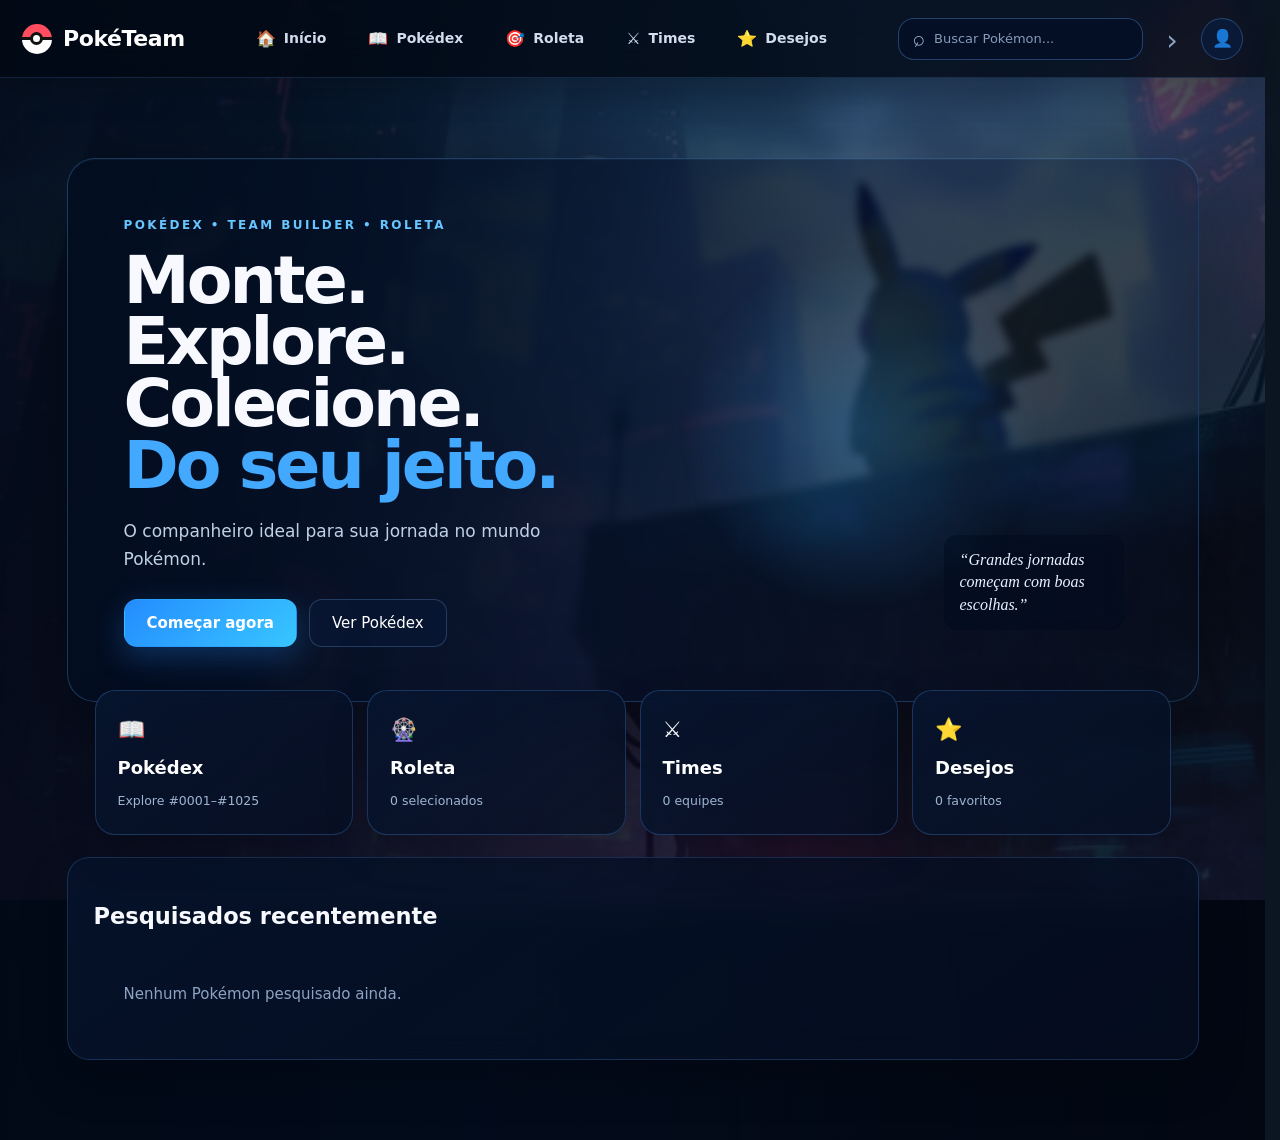
==== poketeam-v3.html @ 2aa2a374 "Create cache-busted PokéTeam entrypoint" ====
<!doctype html><html lang="pt-BR"><head><meta charset="utf-8"><meta name="viewport" content="width=device-width,initial-scale=1"><meta name="theme-color" content="#0b1020"><title>PokéTeam</title><link rel="stylesheet" href="styles-menu-v3.css"><style id="dex-scenic-style">
#pokedex .dex-scenic-banner{
  position:relative;
  min-height:260px;
  height:260px;
  padding:0!important;
  overflow:hidden;
  border-radius:22px;
  background:#173850!important;
  border:1px solid #2b5876;
  box-shadow:0 18px 40px rgba(7,31,48,.20);
}
#pokedex .dex-scenic-banner::before{display:none!important}
#pokedex .dex-user-banner{
  position:absolute!important;
  inset:0!important;
  width:100%!important;
  height:100%!important;
  object-fit:cover!important;
  object-position:center 57%!important;
  image-rendering:pixelated;
  filter:none!important;
  display:block!important;
}
@media(max-width:1000px){
  #pokedex .dex-scenic-banner{height:220px;min-height:220px}
}
@media(max-width:800px){
  #pokedex .dex-scenic-banner{height:190px;min-height:190px}
  #pokedex .dex-user-banner{object-position:center 57%!important}
}
</style><style id="roulette-scenic-style">
body[data-page="roulette"]{
  background-image:
    linear-gradient(rgba(18,8,42,.30),rgba(11,6,28,.42)),
    url("https://raw.githubusercontent.com/HarryLima007/poketeam-hl/main/roleta-banner.png?v=0f211af7")!important;
  background-size:cover!important;
  background-position:center top!important;
  background-repeat:no-repeat!important;
  background-attachment:fixed!important;
  background-color:#100822!important;
}
body[data-page="roulette"] #roulette{
  background:transparent!important;
}
body[data-page="roulette"] main{
  background:transparent!important;
}
@media(max-width:800px){
  body[data-page="roulette"]{
    background-position:center top!important;
    background-attachment:scroll!important;
  }
}
</style><style id="wishes-final-style">
html:has(body[data-page="wishes"]){background:#9e8ec4!important}
body[data-page="wishes"]{
  background:
    linear-gradient(rgba(224,214,242,.30),rgba(216,205,236,.42)),
    url("./desejos-background.png?v=660af8d2-final") center top/cover fixed no-repeat!important;
  background-color:#b6a7d4!important;
  color:#1c2450!important
}
#wishes{background:transparent!important;color:#1c2450!important}
#wishes .wishes-hero{position:sticky!important;top:92px!important;min-height:620px!important;padding:0!important;border-radius:30px!important;overflow:hidden!important;background:url("./desejos-wallpaper.png?v=c20ba3ca") center center/cover no-repeat!important;border:1px solid rgba(148,134,255,.38)!important;box-shadow:0 28px 70px rgba(41,36,104,.24)!important}
#wishes .wishes-hero>*{display:none!important}
@media(max-width:1000px){
  body[data-page="wishes"]{background-attachment:scroll!important}
  #wishes .wishes-hero{position:relative!important;top:auto!important;min-height:420px!important}
}
@media(max-width:680px){#wishes .wishes-hero{min-height:360px!important}}
</style><style id="menu-final-style">
.topbar{height:78px!important;padding:0!important;background:rgba(2,8,22,.96)!important;border-bottom:1px solid rgba(82,151,235,.20)!important;box-shadow:0 10px 34px rgba(0,0,0,.22)!important;backdrop-filter:blur(20px)!important;-webkit-backdrop-filter:blur(20px)!important}
.topbar-inner{width:min(1480px,calc(100% - 44px))!important;height:100%!important;margin:0 auto!important;display:grid!important;grid-template-columns:auto 1fr auto!important;align-items:center!important;gap:28px!important}
.topbar .brand{display:flex!important;align-items:center!important;gap:11px!important;padding:7px 0!important;color:#fff!important;font-size:22px!important;white-space:nowrap!important}
.topbar .brand b{display:block!important;color:#fff!important}
.topbar .brand .ball{width:30px!important;height:30px!important;flex:0 0 30px!important}
.topbar #nav{display:flex!important;align-items:center!important;justify-content:center!important;gap:8px!important;min-width:0!important}
.topbar #nav button{min-height:46px!important;padding:0 16px!important;display:flex!important;align-items:center!important;gap:8px!important;border:1px solid transparent!important;border-radius:15px!important;background:transparent!important;color:#d2dced!important;font-weight:760!important;font-size:14px!important;box-shadow:none!important;white-space:nowrap!important}
.topbar #nav button:hover{transform:translateY(-1px)!important;color:#fff!important;background:rgba(15,38,73,.66)!important;border-color:rgba(75,146,234,.28)!important}
.topbar #nav button.active{color:#fff!important;background:linear-gradient(135deg,rgba(17,62,105,.98),rgba(10,42,82,.98))!important;border-color:rgba(52,179,255,.72)!important;box-shadow:0 0 24px rgba(35,155,255,.14),inset 0 1px 0 rgba(255,255,255,.05)!important}
.topbar-tools{display:flex!important;align-items:center!important;gap:8px!important}
.global-search{width:245px!important;height:42px!important;display:flex!important;align-items:center!important;gap:9px!important;padding:0 13px!important;border:1px solid rgba(80,140,218,.40)!important;border-radius:16px!important;background:rgba(4,16,38,.86)!important;color:#9db1cc!important}
.global-search input{width:100%!important;min-width:0!important;padding:0!important;border:0!important;outline:0!important;background:transparent!important;color:#fff!important;font-size:13px!important}
.topbar-arrow,.profile-button{width:42px!important;height:42px!important;padding:0!important;display:grid!important;place-items:center!important;border-radius:50%!important;background:rgba(10,27,57,.86)!important;border:1px solid rgba(80,140,218,.38)!important;color:#dceaff!important}
.topbar-arrow{background:transparent!important;border-color:transparent!important;font-size:29px!important;color:#8ba2c2!important}
@media(max-width:1120px){.topbar-inner{width:calc(100% - 24px)!important;gap:12px!important}.topbar #nav{gap:3px!important}.topbar #nav button{padding:0 10px!important}.global-search{width:190px!important}}
@media(max-width:900px){.topbar{height:auto!important;min-height:68px!important}.topbar-inner{grid-template-columns:auto 1fr!important;gap:8px 12px!important;padding:10px 0!important}.topbar-tools{justify-self:end!important}.topbar #nav{grid-column:1/-1!important;grid-row:2!important;justify-content:flex-start!important;overflow-x:auto!important}.global-search{width:min(240px,38vw)!important}}
</style></head><body data-page="home">
<header class="topbar">
  <div class="topbar-inner">
    <button class="brand" data-page="home" aria-label="Início"><span class="ball"></span><b>PokéTeam</b></button>
    <nav id="nav" aria-label="Navegação principal">
      <button data-page="home"><span class="nav-icon">🏠</span><span>Início</span></button>
      <button data-page="pokedex"><span class="nav-icon">📖</span><span>Pokédex</span></button>
      <button data-page="roulette"><span class="nav-icon">🎯</span><span>Roleta</span></button>
      <button data-page="teams"><span class="nav-icon">⚔️</span><span>Times</span></button>
      <button data-page="wishes"><span class="nav-icon">⭐</span><span>Desejos</span></button>
    </nav>
    <div class="topbar-tools">
      <label class="global-search" aria-label="Buscar Pokémon"><span>⌕</span><input id="globalSearch" type="search" placeholder="Buscar Pokémon..." autocomplete="off"></label>
      <button id="globalSearchGo" class="topbar-arrow" aria-label="Buscar">›</button>
      <button id="profileButton" class="profile-button" aria-label="Perfil"><span>👤</span></button>
    </div>
  </div>
</header>
<main>
<section id="home" class="page active"><div class="hero home-hero"><div class="hero-copy"><span class="eyebrow">POKÉDEX • TEAM BUILDER • ROLETA</span><h1>Monte.<br>Explore.<br>Colecione.<br><em>Do seu jeito.</em></h1><p>O companheiro ideal para sua jornada no mundo Pokémon.</p><div class="hero-actions"><button class="primary" data-page="pokedex">Começar agora</button><button data-page="pokedex">Ver Pokédex</button></div></div><div class="hero-art"><div class="hero-glow"></div><img src="https://raw.githubusercontent.com/PokeAPI/sprites/master/sprites/pokemon/other/official-artwork/448.png" alt=""><blockquote>“Grandes jornadas começam com boas escolhas.”</blockquote></div></div>
<div class="quick-grid"><button data-page="pokedex"><b>📖</b><span>Pokédex</span><small>Explore #0001–#1025</small></button><button data-page="roulette"><b>🎡</b><span>Roleta</span><small><i id="homeRoulette">0</i> selecionados</small></button><button data-page="teams"><b>⚔️</b><span>Times</span><small><i id="homeTeams">0</i> equipes</small></button><button data-page="wishes"><b>⭐</b><span>Desejos</span><small><i id="homeFavs">0</i> favoritos</small></button></div>
<div class="panel"><div class="section-title"><h2>Pesquisados recentemente</h2></div><div id="recentList" class="mini-list empty-state">Nenhum Pokémon pesquisado ainda.</div></div></section>

<section id="pokedex" class="page"><div class="pokedex-shell"><aside class="pokedex-side"><div class="side-brand">📖</div><span class="eyebrow">NATIONAL DEX</span><h1>Pokédex</h1><p>Explore espécies, regiões e categorias em um catálogo organizado.</p><div class="side-search"><input id="dexSearch" type="search" placeholder="Buscar Pokémon..."><select id="regionFilter"></select></div><div id="categoryFilters" class="chips vertical-chips"></div><button id="dexShinyToggle" class="dex-shiny-toggle" type="button" aria-pressed="false"><span>✨</span><b>Pokédex Shiny</b><em>OFF</em></button><div class="status" id="loadStatus">Preparando Pokédex…</div></aside><main class="pokedex-content"><div class="content-banner dex-scenic-banner" aria-label="Pikachu em uma paisagem de montanhas"><img class="dex-user-banner" src="pokedex-banner.png?v=75ec05cf" alt="Pikachu observando uma paisagem de montanhas e lago"></div><div id="dexMessage" class="notice hidden"></div><div id="dexResults"></div></main></div></section>

<section id="wishes" class="page"><div class="wishes-shell"><div class="wishes-hero" aria-label="Desejos"></div><div class="wishes-gallery"><div class="gallery-toolbar"><div><span class="eyebrow">FAVORITOS</span><h2>Sua coleção</h2></div><div class="gallery-actions"><input id="favSearch" type="search" placeholder="Buscar nos favoritos"><button id="clearFavs" class="danger">Limpar favoritos</button></div></div><div id="favResults" class="card-grid"></div></div></div></section>

<section id="teams" class="page"><div class="teams-shell"><aside class="teams-side"><span class="eyebrow">TEAM BUILDER</span><h1>Times</h1><p>Monte composições equilibradas e acompanhe a sinergia elemental.</p><button id="newTeam" class="primary">+ Criar equipe</button><div class="teams-side-label">SUAS EQUIPES</div><div id="teamTabs" class="chips vertical-chips"></div><img class="teams-mascot" src="https://raw.githubusercontent.com/PokeAPI/sprites/master/sprites/pokemon/other/official-artwork/493.png" alt=""></aside><main class="teams-workspace"><div class="workspace-head"><div><span class="eyebrow">ESTRATÉGIA</span><h2>Construa sua composição</h2></div><div class="workspace-mark">⚔️</div></div><div id="teamArea"></div></main></div></section>

<section id="roulette" class="page">
  <div class="roulette-stage-head"><div><span class="eyebrow">1/N • CHANCES IGUAIS</span><h1>Roleta Pokémon</h1><p>Escolha suas variantes, monte a seleção e deixe a roda decidir.</p></div><button id="clearRoulette" class="danger">Limpar seleção</button></div>
  <div class="roulette-controls panel">
    <div class="toolbar roulette-toolbar">
      <input id="rouletteSearch" type="search" placeholder="🔎 Buscar por nome ou número (Pikachu, 25, 025)">
      <select id="rouletteRegion"></select>
      <select id="rouletteType"><option value="all">Todos os tipos</option></select>
    </div>
    <div id="rouletteCategories" class="chips roulette-categories"></div>
    <p class="roulette-help">Cada variante conta como uma opção separada. O mesmo Pokémon pode participar como Normal, Normal 100% IV, Shiny e Shiny 100% IV.</p>
  </div>
  <div class="roulette-layout">
    <div class="wheel-panel panel">
      <div class="pointer">▼</div>
      <canvas id="wheel" width="620" height="620"></canvas>
      <button id="spin" class="spin primary">GIRAR ROLETA</button>
      <p id="probabilityText">Selecione Pokémon para começar.</p>
      <div id="rouletteSummary" class="roulette-summary"></div>
      <div id="spinResult"></div>
    </div>
    <div class="picker panel roulette-catalog">
      <div class="catalog-head">
        <div><span class="eyebrow">CATÁLOGO DA ROLETA</span><h2>Escolha os participantes</h2><p>Defina as variantes e adicione Pokémon com um clique.</p></div>
        <b id="rouletteCount" class="catalog-count">0 opções selecionadas</b>
      </div>
      <div class="variant-toolbar" aria-label="Variantes para adicionar">
        <span>VARIANTES ATIVAS</span>
        <label class="variant-filter"><input id="variantNormal" type="checkbox" checked> Normal</label>
        <label class="variant-filter iv"><input id="variantNormal100" type="checkbox"> 💯 100% IV</label>
        <label class="variant-filter shiny"><input id="variantShiny" type="checkbox"> ✨ Shiny</label>
        <label class="variant-filter shiny100"><input id="variantShiny100" type="checkbox"> ✨💯 Shiny 100%</label>
      </div>
      <div class="catalog-actions">
        <button id="addVisibleVariants" class="primary">+ Adicionar exibidos</button>
        <button id="removeVisible">Remover exibidos</button>
        <span class="catalog-hint">Clique em um card para adicionar/remover as variantes ativas.</span>
      </div>
      <div id="roulettePicker"></div>
    </div>
  </div>
</section>
</main>
<div id="modal" class="modal hidden" role="dialog" aria-modal="true"><div class="modal-card"><button id="closeModal" class="modal-close">×</button><div id="modalContent"></div></div></div>
<div id="teamChooser" class="modal hidden" role="dialog" aria-modal="true"><div class="modal-card team-chooser-card"><button id="closeTeamChooser" class="modal-close">×</button><div id="teamChooserContent"></div></div></div>
<div id="siteDialog" class="modal hidden" role="dialog" aria-modal="true" aria-labelledby="siteDialogTitle"><div class="modal-card site-dialog-card"><div id="siteDialogIcon" class="site-dialog-icon">⚠️</div><div><span class="eyebrow">POKÉTEAM</span><h2 id="siteDialogTitle">Confirmar ação</h2><p id="siteDialogMessage"></p></div><div class="site-dialog-actions"><button id="siteDialogCancel">Cancelar</button><button id="siteDialogConfirm" class="primary">Confirmar</button></div></div></div>
<div id="toast" class="toast"></div><script src="app-menu-v3.js"></script></body></html>
---- styles-menu-v3.css ----
:root{--bg:#080d18;--surface:#111827;--surface2:#172033;--line:#27334b;--text:#f5f7fb;--muted:#9aa7bd;--red:#ff4d5f;--yellow:#ffd54a;--blue:#5ca8ff;--radius:22px}*{box-sizing:border-box}html{scroll-behavior:auto;scrollbar-gutter:stable}body{margin:0;background:radial-gradient(circle at 80% 0,#16233e 0,transparent 30%),var(--bg);color:var(--text);font:15px/1.5 Inter,ui-sans-serif,system-ui,-apple-system,Segoe UI,sans-serif}.topbar{position:sticky;top:0;z-index:50;height:72px;display:flex;align-items:center;justify-content:space-between;padding:0 max(20px,calc((100vw - 1400px)/2));background:rgba(8,13,24,.84);backdrop-filter:blur(18px);border-bottom:1px solid rgba(255,255,255,.06)}button,input,select{font:inherit}.brand{display:flex;align-items:center;gap:10px;background:none!important;border:0!important;color:white!important;font-size:20px!important}.ball{width:28px;height:28px;border-radius:50%;display:inline-block;background:linear-gradient(#ff4d5f 0 45%,#111 45% 55%,#fff 55%);position:relative}.ball:after{content:"";position:absolute;width:7px;height:7px;border:3px solid #111;background:white;border-radius:50%;left:8px;top:8px}nav{display:flex;gap:6px}button{cursor:pointer;border:1px solid var(--line);border-radius:12px;background:var(--surface2);color:var(--text);padding:10px 14px;transition:.2s}button:hover{transform:translateY(-1px);border-color:#50617f}.primary{background:linear-gradient(135deg,#ff4d5f,#ff765d);border:0;font-weight:800}.danger{color:#ff8894}.page{display:none;max-width:1400px;margin:auto;padding:38px 24px 80px}.page.active{display:block}.hero{min-height:430px;display:grid;grid-template-columns:1.15fr .85fr;align-items:center;border:1px solid var(--line);border-radius:32px;padding:50px;background:linear-gradient(135deg,#111b30,#0d1424);overflow:hidden}.hero h1,.page-head h1{font-size:clamp(40px,6vw,76px);line-height:.96;margin:10px 0 18px;letter-spacing:-3px}.hero h1 em{color:var(--yellow);font-style:normal}.hero p{font-size:18px;color:var(--muted)}.eyebrow{color:#8ebfff;font-weight:900;letter-spacing:2px;font-size:12px}.hero-actions{display:flex;gap:10px;margin-top:28px}.hero-orb{display:grid;place-items:center}.pokeball-big{width:280px;height:280px;border-radius:50%;background:linear-gradient(#ff4d5f 0 46%,#0b0f18 46% 54%,#f6f7fb 54%);box-shadow:0 30px 80px #0008;position:relative;transform:rotate(-10deg)}.pokeball-big span{position:absolute;width:74px;height:74px;background:white;border:16px solid #0b0f18;border-radius:50%;left:103px;top:103px}.quick-grid{display:grid;grid-template-columns:repeat(4,1fr);gap:14px;margin:18px 0}.quick-grid button{text-align:left;padding:22px;background:var(--surface)}.quick-grid b{font-size:28px;display:block}.quick-grid span{font-size:18px;font-weight:800;display:block;margin:8px 0}.quick-grid small,.muted{color:var(--muted)}.quick-grid i{font-style:normal}.panel{background:rgba(17,24,39,.85);border:1px solid var(--line);border-radius:var(--radius);padding:20px}.section-title,.page-head{display:flex;align-items:center;justify-content:space-between;gap:16px}.page-head{margin-bottom:24px}.page-head h1{font-size:48px;margin:6px 0}.status{color:var(--muted)}.toolbar{display:flex;gap:10px;margin-bottom:14px}.toolbar input{flex:1}.toolbar input,.toolbar select{background:var(--surface);border:1px solid var(--line);border-radius:14px;color:white;padding:13px 15px;outline:none}.toolbar input:focus{border-color:var(--blue)}.chips{display:flex;gap:8px;flex-wrap:wrap;margin:12px 0 24px}.chips button.active{background:#fff;color:#0c1220;border-color:#fff}.region-section{margin:30px 0}.region-title{display:flex;align-items:end;gap:12px;margin:0 0 12px}.region-title h2{margin:0;font-size:26px}.region-title span{color:var(--muted)}.card-grid{display:grid;grid-template-columns:repeat(auto-fill,minmax(180px,1fr));gap:12px}.poke-card{position:relative;background:linear-gradient(160deg,#151f32,#0e1524);border:1px solid var(--line);border-radius:20px;padding:14px;overflow:hidden;min-height:235px;cursor:pointer}.poke-card:hover{transform:translateY(-3px);border-color:#536783}.poke-card img{width:100%;height:130px;object-fit:contain;filter:drop-shadow(0 10px 12px #0007)}.poke-card .num{color:#7f8da6;font-weight:800}.poke-card h3{margin:3px 0 8px;text-transform:capitalize;font-size:17px}.types{display:flex;gap:5px;flex-wrap:wrap}.type{font-size:11px;font-weight:900;text-transform:uppercase;padding:4px 8px;border-radius:999px;background:#40506a}.card-actions{position:absolute;right:9px;top:9px;display:flex;gap:5px}.card-actions button{padding:7px;background:#0b1120cc}.fav.on{color:#ffd54a}.notice{padding:14px;border:1px solid #7b6630;background:#2b2514;border-radius:14px;margin:12px 0}.hidden{display:none!important}.empty-state{color:var(--muted);padding:30px;text-align:center}.mini-list{display:flex;gap:10px;flex-wrap:wrap}.mini-poke{display:flex;align-items:center;gap:8px;background:var(--surface2);padding:8px 12px;border-radius:12px}.mini-poke img{width:42px;height:42px;object-fit:contain}.team-card{background:var(--surface);border:1px solid var(--line);border-radius:24px;padding:20px}.team-head{display:flex;justify-content:space-between;align-items:center;gap:12px;margin-bottom:16px}.team-head h2{margin:0}.team-slots{display:grid;grid-template-columns:repeat(6,1fr);gap:10px}.slot{min-height:190px;border:1px dashed #3a4964;border-radius:18px;display:grid;place-items:center;text-align:center;padding:10px;color:var(--muted)}.slot.filled{border-style:solid;background:#141e31;color:white}.slot img{width:100%;height:105px;object-fit:contain}.slot h4{margin:4px 0;text-transform:capitalize}.roulette-layout{display:grid;grid-template-columns:minmax(360px,.8fr) minmax(420px,1.2fr);gap:18px}.wheel-panel{text-align:center;position:relative}.wheel-panel canvas{width:min(100%,620px);height:auto;display:block;margin:auto;transition:transform 4.5s cubic-bezier(.12,.72,.12,1)}.pointer{font-size:34px;color:var(--yellow);height:24px;position:relative;z-index:2}.spin{font-size:18px;padding:14px 30px;margin-top:12px}.picker{max-height:820px;overflow:auto}.picker-actions{display:flex;align-items:center;gap:8px;position:sticky;top:-20px;background:var(--surface);padding:10px 0;z-index:3}.picker-actions b{margin-left:auto}.picker-row{display:flex;align-items:center;gap:10px;padding:7px 8px;border-bottom:1px solid #202b40}.picker-row img{width:46px;height:46px;object-fit:contain}.picker-row label{display:flex;align-items:center;gap:8px;flex:1;text-transform:capitalize;cursor:pointer}.result-box{margin-top:14px;padding:14px;border-radius:18px;background:#18243a}.result-box img{width:120px;height:120px;object-fit:contain}.modal{position:fixed;inset:0;background:#02050bd9;z-index:100;display:grid;place-items:center;padding:20px}.modal-card{position:relative;width:min(760px,100%);max-height:90vh;overflow:auto;background:#111827;border:1px solid var(--line);border-radius:28px;padding:28px}.modal-close{position:absolute;right:15px;top:15px;font-size:24px;z-index:2}.detail-top{display:grid;grid-template-columns:240px 1fr;gap:24px;align-items:center}.detail-top>img{width:100%;height:240px;object-fit:contain}.detail-top h2{text-transform:capitalize;font-size:36px;margin:4px 0}.detail-actions{display:flex;gap:8px;margin-top:16px;flex-wrap:wrap}.evo{display:flex;align-items:center;gap:8px;flex-wrap:wrap;margin-top:12px}.evo button{width:110px}.evo img{width:70px;height:70px;object-fit:contain;display:block;margin:auto}.toast{position:fixed;right:20px;bottom:20px;background:#f5f7fb;color:#101624;padding:12px 16px;border-radius:12px;font-weight:800;opacity:0;transform:translateY(10px);transition:.2s;z-index:200}.toast.show{opacity:1;transform:none}
.type.grass{background:#4c9b5f}.type.fire{background:#e75d47}.type.water{background:#4d83cf}.type.electric{background:#d7b630;color:#171717}.type.psychic{background:#d85d91}.type.ice{background:#68b9c3}.type.dragon{background:#5e55b8}.type.dark{background:#4c4655}.type.fairy{background:#d77fb5}.type.normal{background:#858b91}.type.fighting{background:#b44a42}.type.flying{background:#738fc5}.type.poison{background:#9651a5}.type.ground{background:#b98555}.type.rock{background:#9e8b58}.type.bug{background:#7f9a35}.type.ghost{background:#5e5d99}.type.steel{background:#6f8c9b}
@media(max-width:800px){.topbar{height:auto;padding:10px 12px;align-items:flex-start}.brand b{display:none}nav{overflow:auto;width:100%;justify-content:flex-end}nav button{white-space:nowrap;padding:8px 10px}.page{padding:24px 14px 90px}.hero{grid-template-columns:1fr;padding:28px;min-height:0}.hero-orb{display:none}.quick-grid{grid-template-columns:1fr 1fr}.page-head h1{font-size:38px}.toolbar{flex-direction:column}.card-grid{grid-template-columns:repeat(2,minmax(0,1fr));gap:8px}.poke-card{min-height:205px;padding:10px}.poke-card img{height:105px}.roulette-layout{grid-template-columns:1fr}.team-slots{grid-template-columns:repeat(2,1fr)}.detail-top{grid-template-columns:1fr;text-align:center}.detail-top>img{height:200px}.page-head{align-items:flex-end}.page-head .status{display:none}}

.team-analysis{margin-top:18px;padding:18px;border:1px solid var(--line);border-radius:20px;background:#0f1728}
.analysis-head{display:flex;align-items:center;justify-content:space-between;gap:12px;margin-bottom:10px}
.analysis-head h3{margin:3px 0 0;font-size:22px}
.analysis-count{font-weight:800;color:#c7d2e8;background:#172033;border:1px solid #2a3852;padding:7px 10px;border-radius:999px;white-space:nowrap}
.analysis-section{padding:12px 0;border-top:1px solid #1f2b40}
.analysis-section h4{margin:0 0 9px;font-size:14px;color:#dce5f5}
.analysis-pills{display:flex;gap:8px;flex-wrap:wrap}
.analysis-pill{display:inline-flex;align-items:center;gap:7px;padding:5px 8px 5px 5px;border-radius:12px;border:1px solid #2a3852;background:#141f33}
.analysis-pill .type{font-size:11px;padding:5px 7px;border-radius:8px;text-transform:none}
.analysis-pill b{font-size:12px}
.analysis-pill.weak{border-color:#663a43;background:#25161b}
.analysis-pill.immune{border-color:#445b86;background:#151d31}
.analysis-pill.resist{border-color:#355d4b;background:#14231d}
.analysis-note{margin:12px 0 0;color:var(--muted);font-size:12px;line-height:1.45}
.empty-analysis{text-align:left}

.balance-card{display:grid;grid-template-columns:auto 1fr;gap:10px 16px;align-items:center;margin:10px 0 14px;padding:14px;border:1px solid #2b3a56;border-radius:16px;background:#121d31}
.balance-card>div:first-child{display:flex;flex-direction:column;min-width:120px}
.balance-card strong{font-size:30px;line-height:1;margin:4px 0}
.balance-card small{color:#c9d5e8;font-weight:800}
.balance-bar{height:12px;border-radius:999px;background:#202c43;overflow:hidden}
.balance-bar span{display:block;height:100%;background:linear-gradient(90deg,#ff6b6b,#ffd34d,#58c878);border-radius:inherit}
.balance-card p{grid-column:1/-1;margin:0;color:var(--muted);font-size:12px;line-height:1.4}
.coverage-head{display:flex;align-items:center;justify-content:space-between;gap:10px}
.coverage-head h4{margin:0}
.coverage-head b{font-size:13px;padding:5px 8px;border-radius:999px;background:#17233a;border:1px solid #2b3a56}
.coverage-block{margin-top:10px}
.coverage-label{display:block;margin-bottom:6px;font-size:12px;font-weight:800;color:#aebbd0}
.analysis-pill.coverage{border-color:#355d4b;background:#14231d}
.analysis-pill.uncovered{border-color:#653c43;background:#26171b}
.analysis-pill.elemental{border-color:#465b84;background:#151d30}
@media(max-width:800px){
  .balance-card{grid-template-columns:1fr}
  .balance-card p{grid-column:auto}
  .coverage-head{align-items:flex-start;flex-direction:column}
}

.roulette-controls{margin-bottom:18px}
.roulette-toolbar{display:grid;grid-template-columns:minmax(280px,1fr) minmax(180px,.35fr) minmax(160px,.3fr);gap:10px}
.roulette-categories{margin-top:10px}
.shiny-toggle{display:inline-flex;align-items:center;gap:8px;margin-top:12px;padding:9px 12px;border:1px solid var(--line);border-radius:12px;background:#111a2b;font-weight:800;cursor:pointer}
.shiny-toggle input{accent-color:#ffd34d}
.roulette-summary{margin-top:6px;color:#9fb0ca;font-size:12px}
.result-actions{display:flex;gap:8px;flex-wrap:wrap;justify-content:center;margin-top:12px}
.roulette-result .types{justify-content:center}
.roulette-result h2{margin:8px 0}
#spin:disabled{opacity:.7;cursor:not-allowed}
@media(max-width:900px){.roulette-toolbar{grid-template-columns:1fr}}

.roulette-help{margin:10px 0 0;color:var(--muted);font-size:13px}
.variant-row{display:grid;grid-template-columns:minmax(230px,1fr) auto auto;gap:10px;align-items:center}
.picker-pokemon{display:flex;align-items:center;gap:10px;min-width:0}
.picker-pokemon img{width:52px;height:52px;object-fit:contain;flex:0 0 auto}
.picker-pokemon span{min-width:0}
.variant-choice{display:flex;align-items:center;gap:6px;padding:8px 10px;border:1px solid #2a3852;border-radius:11px;background:#121d30;font-size:12px;font-weight:800;cursor:pointer;white-space:nowrap}
.variant-choice input{accent-color:#6ea8ff}
.shiny-choice{border-color:#5d4d24;background:#241f12}
.shiny-choice input{accent-color:#ffd34d}
.team-chooser-card{width:min(620px,100%)}
.team-chooser-head{display:grid;grid-template-columns:110px 1fr;gap:16px;align-items:center;margin-bottom:18px}
.team-chooser-head img{width:110px;height:110px;object-fit:contain}
.team-chooser-head h2{margin:3px 0 4px;font-size:28px}
.team-chooser-head p{margin:0;color:var(--muted)}
.team-choice-list{display:grid;gap:8px;margin:12px 0 16px}
.team-choice{display:flex;align-items:center;justify-content:space-between;gap:12px;width:100%;padding:13px 14px;text-align:left}
.team-choice span{display:flex;flex-direction:column;gap:3px}
.team-choice small{color:var(--muted)}
.team-choice.full{opacity:.55;cursor:not-allowed}
.team-choice strong{color:#b9c8df}
#chooserCreateTeam{width:100%}
@media(max-width:800px){
  .variant-row{grid-template-columns:1fr 1fr}
  .picker-pokemon{grid-column:1/-1}
  .variant-choice{justify-content:center}
  .team-chooser-head{grid-template-columns:80px 1fr}
  .team-chooser-head img{width:80px;height:80px}
}

.team-create-form{display:grid;gap:12px}
.team-create-form h2{margin:0 0 4px}
.team-create-form label{font-size:13px;font-weight:800;color:#cbd7e9}
.team-create-form input{width:100%;padding:12px 13px;border-radius:12px;border:1px solid #31425f;background:#0f1728;color:#fff;font:inherit;outline:none}
.team-create-form input:focus{border-color:#6ea8ff;box-shadow:0 0 0 3px rgba(110,168,255,.14)}
.team-create-actions{display:flex;justify-content:flex-end;gap:8px;margin-top:4px}
@media(max-width:600px){.team-create-actions{flex-direction:column-reverse}.team-create-actions button{width:100%}}

.team-recommendations{margin-top:18px;padding:18px;border:1px solid var(--line);border-radius:20px;background:#0f1728}
.recommendations-head{display:flex;align-items:center;justify-content:space-between;gap:12px}
.recommendations-head h3{margin:3px 0 0}
.recommendations-head select{max-width:220px}
.recommendation-grid{display:grid;grid-template-columns:repeat(2,minmax(0,1fr));gap:10px;margin-top:14px}
.recommendation-card{display:grid;grid-template-columns:74px minmax(0,1fr) auto;gap:10px;align-items:center;padding:11px;border:1px solid #283750;border-radius:15px;background:#131e31}
.recommendation-card>img{width:70px;height:70px;object-fit:contain}
.rec-main{min-width:0}.rec-main>b{display:block;margin-bottom:6px}.rec-main .types{gap:4px}.rec-main small{display:block;margin-top:7px;color:#aebbd0;line-height:1.3}
.rec-score{text-align:right;display:flex;flex-direction:column;align-items:flex-end;gap:4px}.rec-score span{font-size:10px;color:var(--muted);text-transform:uppercase;font-weight:800}.rec-score strong{font-size:20px}.rec-score button{padding:6px 9px;font-size:11px}
@media(max-width:900px){.recommendation-grid{grid-template-columns:1fr}.recommendations-head{align-items:flex-start;flex-direction:column}.recommendations-head select{max-width:none;width:100%}}
@media(max-width:520px){.recommendation-card{grid-template-columns:58px 1fr}.recommendation-card>img{width:56px;height:56px}.rec-score{grid-column:1/-1;flex-direction:row;align-items:center;justify-content:flex-end}}

.synergy-badge{display:inline-flex;margin-top:7px;padding:4px 7px;border-radius:999px;border:1px solid #3a4b68;background:#162137;color:#c9d7ee;font-size:10px;font-weight:900;letter-spacing:.02em}

.site-dialog-card{width:min(520px,100%);display:grid;grid-template-columns:56px 1fr;gap:14px 16px;align-items:start}
.site-dialog-icon{width:56px;height:56px;border-radius:16px;display:grid;place-items:center;font-size:28px;background:#172239;border:1px solid #2c3c58}
.site-dialog-card h2{margin:3px 0 6px}
.site-dialog-card p{margin:0;color:#b8c5d9;line-height:1.5}
.site-dialog-actions{grid-column:1/-1;display:flex;justify-content:flex-end;gap:8px;margin-top:6px}
.site-dialog-actions .danger{background:#6e2730;border-color:#8b3540;color:#fff}
@media(max-width:560px){.site-dialog-card{grid-template-columns:44px 1fr}.site-dialog-icon{width:44px;height:44px;font-size:22px}.site-dialog-actions{flex-direction:column-reverse}.site-dialog-actions button{width:100%}}

.iv-variant-row{grid-template-columns:minmax(230px,1fr) repeat(4,auto)}
.iv100-choice{border-color:#6b5b22;background:#28230f}
.iv100-choice input{accent-color:#f3c94c}
.shiny100-choice{border-color:#7d5a8a;background:#27192d}
.shiny100-choice input{accent-color:#e39cff}
.roulette-variant-badge{display:inline-flex;margin:6px 0 10px;padding:5px 9px;border-radius:999px;border:1px solid #4b5d7a;background:#172238;font-size:12px;font-weight:900;color:#d9e4f4}
@media(max-width:1100px){.iv-variant-row{grid-template-columns:1fr 1fr}.picker-pokemon{grid-column:1/-1}.variant-choice{justify-content:center}}
@media(max-width:620px){.iv-variant-row{grid-template-columns:1fr}.picker-pokemon,.variant-choice{grid-column:1/-1}}

/* Roleta v3 — catálogo compacto e hierárquico */
.roulette-catalog{max-height:820px;overflow:auto;padding:0}
.catalog-head{position:sticky;top:0;z-index:5;display:flex;justify-content:space-between;align-items:flex-start;gap:16px;padding:18px 18px 12px;background:rgba(17,24,39,.97);border-bottom:1px solid var(--line)}
.catalog-head h2{margin:3px 0 2px;font-size:22px}.catalog-head p{margin:0;color:var(--muted);font-size:12px}
.catalog-count{white-space:nowrap;padding:7px 10px;border-radius:999px;background:#17233a;border:1px solid #2b3a56;color:#d9e4f4}
.variant-toolbar{position:sticky;top:91px;z-index:5;display:flex;gap:7px;align-items:center;flex-wrap:wrap;padding:10px 18px;background:rgba(13,20,36,.98);border-bottom:1px solid #202c42}
.variant-toolbar>span{font-size:10px;font-weight:900;letter-spacing:1.3px;color:#8ebfff;margin-right:3px}
.variant-filter{display:flex;align-items:center;gap:5px;padding:6px 8px;border:1px solid #30405d;border-radius:9px;background:#121d30;font-size:11px;font-weight:800;cursor:pointer}
.variant-filter input{accent-color:#6ea8ff}.variant-filter.iv{border-color:#665820}.variant-filter.shiny{border-color:#665524}.variant-filter.shiny100{border-color:#74527e}
.catalog-actions{display:flex;align-items:center;gap:8px;padding:12px 18px;border-bottom:1px solid #202c42}.catalog-actions button{padding:8px 10px;font-size:12px}.catalog-hint{margin-left:auto;color:var(--muted);font-size:11px;text-align:right}
.roulette-region-group{border-bottom:1px solid #202c42}.roulette-region-group summary{cursor:pointer;list-style:none;display:flex;justify-content:space-between;align-items:center;padding:13px 18px;background:#10192a}.roulette-region-group summary::-webkit-details-marker{display:none}
.roulette-region-group summary span{display:flex;align-items:baseline;gap:8px}.roulette-region-group summary b{font-size:15px}.roulette-region-group summary small{color:var(--muted)}.roulette-region-group summary em{font-style:normal;color:#8ebfff;font-size:11px}
.roulette-region-group[open] summary{background:#142037}.roulette-card-grid{display:grid;grid-template-columns:repeat(3,minmax(0,1fr));gap:8px;padding:12px}
.roulette-poke-card{position:relative;min-width:0;min-height:150px;padding:9px 7px;display:flex;flex-direction:column;align-items:center;text-align:center;background:#10192a;border:1px solid #26344d;border-radius:14px}
.roulette-poke-card:hover{transform:translateY(-2px);background:#152139}.roulette-poke-card.selected{border-color:#5579a9;background:#16243a;box-shadow:inset 0 0 0 1px rgba(110,168,255,.18)}
.roulette-poke-card img{width:76px;height:76px;object-fit:contain}.roulette-poke-card strong{max-width:100%;overflow:hidden;text-overflow:ellipsis;white-space:nowrap;font-size:12px}.roulette-poke-card>small{max-width:100%;overflow:hidden;text-overflow:ellipsis;white-space:nowrap;color:#9aabc4;font-size:9px}
.catalog-poke-num{position:absolute;left:8px;top:7px;color:#7386a4;font-size:9px;font-weight:900}.catalog-selected-badges{min-height:22px;display:flex;gap:3px;flex-wrap:wrap;justify-content:center;margin-top:6px}.catalog-selected-badges i{font-style:normal;font-size:9px;font-weight:900;padding:3px 5px;border-radius:999px;background:#243653;color:#dce9fb}.catalog-selected-badges .add-mark{background:#1b273a;color:#91a4c0}
@media(max-width:1150px){.roulette-card-grid{grid-template-columns:repeat(2,minmax(0,1fr))}.catalog-hint{display:none}}
@media(max-width:800px){.roulette-catalog{max-height:none}.catalog-head,.variant-toolbar{position:static}.catalog-head{flex-direction:column}.variant-toolbar{align-items:stretch}.variant-filter{flex:1 1 45%}.catalog-actions{flex-wrap:wrap}.roulette-card-grid{grid-template-columns:repeat(3,minmax(0,1fr))}}
@media(max-width:520px){.roulette-card-grid{grid-template-columns:repeat(2,minmax(0,1fr))}.roulette-poke-card img{width:66px;height:66px}.catalog-actions button{flex:1}}


/* PokéTeam Visual Refresh — Aurora / Galaxy inspired */
:root{
 --bg:#050914;--surface:#0b1324;--surface2:#111d34;--line:#203454;
 --text:#f7f9ff;--muted:#8ea3c3;--red:#ff4f6d;--yellow:#ffd447;
 --blue:#278cff;--cyan:#24d3ee;--purple:#8a55ff;--radius:20px
}
body{
 background:
 radial-gradient(circle at 82% 8%,rgba(39,140,255,.16),transparent 25%),
 radial-gradient(circle at 12% 75%,rgba(138,85,255,.08),transparent 28%),
 linear-gradient(180deg,#050914 0%,#070d19 55%,#050914 100%);
 min-height:100vh
}
.topbar{
 height:68px;background:rgba(5,9,20,.82);border-bottom:1px solid rgba(90,150,235,.13);
 box-shadow:0 10px 35px rgba(0,0,0,.18)
}
.brand{font-weight:900;letter-spacing:-.4px}
nav button{background:transparent;border-color:transparent;color:#b7c5db;font-weight:700}
nav button:hover,nav button.active{background:#111d34;border-color:#29436b;color:#fff;box-shadow:0 0 22px rgba(39,140,255,.08)}
.page{max-width:1320px;padding-top:46px}
.eyebrow{color:#63b3ff;letter-spacing:2.3px}
.hero{
 min-height:510px;border-color:#21395e;border-radius:30px;padding:58px;
 background:
 radial-gradient(circle at 80% 40%,rgba(39,140,255,.20),transparent 25%),
 linear-gradient(120deg,#0c172a 0%,#08101e 62%,#07111f 100%);
 box-shadow:0 30px 90px rgba(0,0,0,.25)
}
.hero h1{font-size:clamp(48px,6vw,82px);letter-spacing:-4px}
.hero h1 em{color:#48a7ff}
.hero p{max-width:560px}
.primary{background:linear-gradient(135deg,#287eff,#28b7f2);box-shadow:0 8px 24px rgba(39,140,255,.18)}
.quick-grid{gap:12px;margin:16px 0 22px}
.quick-grid button,.panel,.team-card,.team-analysis,.team-recommendations{
 background:linear-gradient(155deg,rgba(15,27,48,.94),rgba(8,16,30,.96));
 border-color:#203654;box-shadow:0 16px 45px rgba(0,0,0,.12)
}
.quick-grid button:hover{border-color:#3f70a8;background:#12213a}
.pokeball-big{box-shadow:0 0 90px rgba(39,140,255,.18),0 30px 80px #0008}
.page-head{padding:8px 0 10px}
.page-head h1{font-size:52px;letter-spacing:-2.5px}
.toolbar input,.toolbar select{background:#091426;border-color:#223b60}
.chips button{background:#0d192d;border-color:#203758}
.chips button.active{background:linear-gradient(135deg,#287eff,#4c9fff);border-color:#65adff;color:#fff}
.poke-card{
 background:linear-gradient(160deg,#0e1a2e,#091322);border-color:#203857;
 box-shadow:0 10px 28px rgba(0,0,0,.13)
}
.poke-card:hover{border-color:#4383c3;box-shadow:0 16px 38px rgba(14,79,145,.16)}
.roulette-layout{gap:22px}
.wheel-panel,.roulette-catalog{border-color:#263d61}
.roulette-catalog{background:linear-gradient(160deg,#0b1527,#08111f)}
.catalog-head{background:rgba(9,19,35,.97)}
.variant-toolbar{background:rgba(7,15,29,.98)}
.roulette-poke-card{background:#0b1628;border-color:#1c3453}
.roulette-poke-card:hover{background:#10213a;border-color:#3b6d9f}
.roulette-poke-card.selected{background:#102a46;border-color:#398ee2;box-shadow:inset 0 0 0 1px rgba(77,164,255,.2),0 0 20px rgba(39,140,255,.08)}
.modal{background:rgba(1,4,10,.86);backdrop-filter:blur(8px)}
.modal-card{background:linear-gradient(155deg,#101c30,#091322);border-color:#2b466c;box-shadow:0 35px 100px #000a}
.toast{background:#eaf4ff;color:#07111f}
@media(max-width:800px){
 .hero{padding:34px}.hero h1{letter-spacing:-2.5px}.page-head h1{font-size:40px}
}


/* PokéTeam Page Identities v1 — same product, distinct atmospheres */
#pokedex{
 --page-accent:#38d6c7;--page-accent2:#5ea8ff;
 background:radial-gradient(circle at 92% 3%,rgba(56,214,199,.10),transparent 28%);
}
#pokedex .eyebrow{color:#5fe0d2}
#pokedex .page-head h1{background:linear-gradient(90deg,#fff,#9ff2e9);-webkit-background-clip:text;background-clip:text;color:transparent}
#pokedex .toolbar{padding:14px;border:1px solid rgba(65,190,180,.16);border-radius:18px;background:rgba(8,23,34,.58)}
#pokedex .toolbar input,#pokedex .toolbar select{border-color:#1f4b55}
#pokedex .chips button.active{background:linear-gradient(135deg,#13a99c,#348eff);border-color:#5fe0d2}
#pokedex .poke-card{background:linear-gradient(155deg,#0c1c29,#091522);border-color:#1c3d4b}
#pokedex .poke-card:hover{border-color:#3dc9bd;box-shadow:0 16px 40px rgba(27,177,164,.10)}

#wishes{
 --page-accent:#f5c84b;
 background:
 radial-gradient(circle at 88% 4%,rgba(245,200,75,.12),transparent 25%),
 radial-gradient(circle at 5% 60%,rgba(171,120,38,.06),transparent 28%);
}
#wishes .eyebrow{color:#f4ce68}
#wishes .page-head h1{background:linear-gradient(90deg,#fff,#ffe59b);-webkit-background-clip:text;background-clip:text;color:transparent}
#wishes .toolbar{padding:14px;border:1px solid rgba(245,200,75,.16);border-radius:18px;background:rgba(29,23,10,.28)}
#wishes .toolbar input{border-color:#564a27}
#wishes .poke-card{background:linear-gradient(155deg,#191a20,#10131b);border-color:#403a28}
#wishes .poke-card:hover{border-color:#c69f38;box-shadow:0 16px 40px rgba(245,200,75,.09)}

#teams{
 --page-accent:#56d899;--page-accent2:#3f9cff;
 background:
 radial-gradient(circle at 90% 5%,rgba(71,218,150,.10),transparent 27%),
 radial-gradient(circle at 4% 80%,rgba(39,140,255,.07),transparent 25%);
}
#teams .eyebrow{color:#6fe4ab}
#teams .page-head h1{background:linear-gradient(90deg,#fff,#a8f3cc);-webkit-background-clip:text;background-clip:text;color:transparent}
#teams .page-head .primary,#teams .recommendation-card button{background:linear-gradient(135deg,#159d67,#2b8ee8);border-color:#47d69a}
#teams .team-card,#teams .team-analysis,#teams .team-recommendations{background:linear-gradient(155deg,rgba(10,30,34,.96),rgba(8,18,30,.96));border-color:#21483f}
#teams .recommendation-card{background:linear-gradient(145deg,#10252b,#101c2d);border-color:#285044}
#teams .recommendation-card:hover{border-color:#45b986}

#roulette{
 --page-accent:#9d68ff;--page-accent2:#f05ac8;
 background:
 radial-gradient(circle at 86% 2%,rgba(141,82,255,.16),transparent 28%),
 radial-gradient(circle at 7% 68%,rgba(240,90,200,.07),transparent 27%);
}
#roulette .eyebrow{color:#b58aff}
#roulette .page-head h1{background:linear-gradient(90deg,#fff,#c8a8ff,#ff9ddd);-webkit-background-clip:text;background-clip:text;color:transparent}
#roulette .roulette-controls{background:linear-gradient(155deg,rgba(24,16,48,.94),rgba(10,15,31,.96));border-color:#3a2a62}
#roulette .toolbar input,#roulette .toolbar select{border-color:#423267;background:#0e1224}
#roulette .chips button.active{background:linear-gradient(135deg,#7748dc,#d64bb0);border-color:#b77bff}
#roulette .wheel-panel{background:radial-gradient(circle at 50% 35%,rgba(135,80,255,.16),transparent 42%),linear-gradient(155deg,#12142b,#0a1020);border-color:#392c62}
#roulette .spin.primary{background:linear-gradient(135deg,#7e50e9,#e654bd);box-shadow:0 10px 30px rgba(148,75,231,.22)}
#roulette .roulette-catalog{background:linear-gradient(160deg,#131127,#0a1020);border-color:#3b2d60}
#roulette .catalog-head{background:rgba(18,14,38,.97)}
#roulette .variant-toolbar{background:rgba(13,11,30,.98)}
#roulette .roulette-region-group summary{background:#121128}
#roulette .roulette-region-group[open] summary{background:#1b1738}
#roulette .roulette-poke-card{background:#111326;border-color:#30294b}
#roulette .roulette-poke-card:hover{background:#1a1835;border-color:#7957b0}
#roulette .roulette-poke-card.selected{background:#241b45;border-color:#9d68ff;box-shadow:inset 0 0 0 1px rgba(157,104,255,.2),0 0 22px rgba(157,104,255,.09)}

#home .quick-grid button:nth-child(1){border-top-color:#38d6c7}
#home .quick-grid button:nth-child(2){border-top-color:#9d68ff}
#home .quick-grid button:nth-child(3){border-top-color:#56d899}
#home .quick-grid button:nth-child(4){border-top-color:#f5c84b}
#home .quick-grid button b{font-size:22px}
#home .quick-grid button span{font-size:16px;font-weight:900}
#home .quick-grid button small{color:#8fa5c4}


/* IMAGE-MATCHED STRUCTURAL REDESIGN */
body[data-page="home"]{background:
 radial-gradient(circle at 73% 16%,rgba(30,126,255,.18),transparent 25%),
 linear-gradient(180deg,#040914,#07101e 62%,#050914)}
body[data-page="pokedex"]{background:linear-gradient(180deg,#edf6ff 0%,#f8fbff 40%,#eaf2fa 100%);color:#10233c}
body[data-page="teams"]{background:linear-gradient(180deg,#eef7f0 0%,#f9fbf8 45%,#e8f0ea 100%);color:#10261e}
body[data-page="roulette"]{background:
 radial-gradient(circle at 70% 12%,rgba(139,71,255,.25),transparent 24%),
 radial-gradient(circle at 20% 70%,rgba(224,62,190,.13),transparent 30%),
 linear-gradient(180deg,#0a0720 0%,#12092e 52%,#080719 100%)}
body[data-page="wishes"]{background:
 radial-gradient(circle at 65% 10%,rgba(226,176,58,.11),transparent 26%),
 linear-gradient(180deg,#080808,#111214 58%,#090a0c)}

body[data-page="pokedex"] .topbar,body[data-page="teams"] .topbar{
 background:rgba(250,253,255,.88);border-bottom-color:rgba(23,60,94,.10);box-shadow:0 8px 30px rgba(43,72,98,.08)
}
body[data-page="pokedex"] .brand,body[data-page="teams"] .brand{color:#10233c!important}
body[data-page="pokedex"] nav button,body[data-page="teams"] nav button{color:#536b82}
body[data-page="pokedex"] nav button:hover,body[data-page="pokedex"] nav button.active,
body[data-page="teams"] nav button:hover,body[data-page="teams"] nav button.active{
 color:#15314d;background:#e8f2fb;border-color:#d3e5f3;box-shadow:none
}

.home-hero{position:relative;grid-template-columns:.9fr 1.1fr;min-height:560px}
.hero-copy{position:relative;z-index:2}
.hero-art{position:relative;min-height:420px;display:grid;place-items:center}
.hero-art img{position:relative;z-index:2;width:min(92%,430px);filter:drop-shadow(0 30px 60px rgba(0,0,0,.45))}
.hero-glow{position:absolute;width:390px;height:390px;border-radius:50%;background:radial-gradient(circle,rgba(38,148,255,.28),rgba(38,148,255,.06) 45%,transparent 70%);filter:blur(4px)}
.hero-art blockquote{position:absolute;right:18px;bottom:10px;z-index:3;width:180px;margin:0;color:#bfd3ee;font-family:Georgia,serif;font-size:16px;font-style:italic;line-height:1.4}
#home .quick-grid{margin-top:-22px;position:relative;z-index:3;padding:0 26px}
#home .quick-grid button{backdrop-filter:blur(14px);border-radius:16px}

.feature-banner{position:relative;min-height:260px;border-radius:30px;margin-bottom:24px;padding:36px 42px;display:grid;grid-template-columns:1fr 320px;align-items:center;overflow:hidden}
.feature-banner h1{font-size:clamp(36px,5vw,62px);line-height:1;margin:7px 0 12px;letter-spacing:-2.5px}
.feature-banner p{max-width:560px;font-size:16px;line-height:1.55;margin:0}
.feature-banner img{justify-self:end;width:280px;height:230px;object-fit:contain;filter:drop-shadow(0 24px 30px rgba(0,0,0,.18))}
.compact-head{margin:0 0 14px;padding:0}
.compact-head h2{margin:0;font-size:24px}

.pokedex-banner{
 background:
 radial-gradient(circle at 79% 30%,rgba(119,189,255,.24),transparent 28%),
 linear-gradient(135deg,#ffffff 0%,#edf7ff 58%,#dbeeff 100%);
 border:1px solid #d8e8f5;box-shadow:0 24px 60px rgba(40,91,132,.10)
}
.pokedex-banner .eyebrow{color:#4790c8}.pokedex-banner p{color:#56728a}
#pokedex{background:none}
#pokedex .compact-head,#pokedex .region-title{color:#17314a}
#pokedex .status,#pokedex .region-title span{color:#6c8498}
#pokedex .toolbar{background:#fff;border-color:#d8e6f1;box-shadow:0 14px 35px rgba(53,91,122,.06)}
#pokedex .toolbar input,#pokedex .toolbar select{background:#f8fbfe;color:#17314a;border-color:#d5e3ee}
#pokedex .chips button{background:#fff;color:#405a70;border-color:#d4e2ec}
#pokedex .chips button.active{color:#fff}
#pokedex .poke-card{background:#fff;border-color:#dce7ef;color:#183149;box-shadow:0 10px 30px rgba(45,74,100,.07)}
#pokedex .poke-card .num,#pokedex .muted{color:#6f879b}
#pokedex .poke-card .card-actions button{background:#f3f8fc;color:#183149;border-color:#dbe7f0}

.teams-banner{
 background:
 radial-gradient(circle at 80% 20%,rgba(68,165,114,.18),transparent 28%),
 linear-gradient(135deg,#fbfdf9 0%,#eff8f0 62%,#dcecdf 100%);
 border:1px solid #d5e4d8;box-shadow:0 24px 60px rgba(47,92,63,.09)
}
.teams-banner .eyebrow{color:#36845d}.teams-banner p{color:#567362}
#teams{background:none}
#teams .compact-head{color:#173327}
#teams .chips button{background:#fff;color:#315846;border-color:#d3e2d7}
#teams .chips button.active{background:#176b4b;color:#fff;border-color:#176b4b}
#teams .team-card,#teams .team-analysis,#teams .team-recommendations{background:#fff;color:#183328;border-color:#d6e3d9;box-shadow:0 18px 50px rgba(48,85,61,.08)}
#teams .team-head button,#teams .slot button,#teams .recommendation-card button{color:#183328}
#teams .slot{border-color:#cbded1;color:#6d8274}
#teams .slot.filled{background:#f5faf6;color:#183328}
#teams .analysis-count,#teams .balance-card,#teams .analysis-pill,#teams .recommendation-card{background:#f6faf7;color:#183328;border-color:#d8e6dc}
#teams .analysis-note,#teams .coverage-label,#teams .rec-main small{color:#698071}

.roulette-banner{
 background:
 radial-gradient(circle at 78% 38%,rgba(209,82,255,.24),transparent 26%),
 linear-gradient(135deg,#170d39,#271057 58%,#3a1468);
 border:1px solid #53328d;box-shadow:0 24px 70px rgba(76,25,143,.30)
}
.roulette-banner h1{font-size:58px}.roulette-banner p{color:#d7c7f1}
.roulette-hero-orb{justify-self:end;width:210px;height:210px;border-radius:50%;display:grid;place-items:center;background:conic-gradient(#6de6ff,#7b67ff,#d25aff,#f24994,#ffc94e,#6de6ff);box-shadow:0 0 55px rgba(185,76,255,.45);border:10px solid #31135c}
.roulette-hero-orb:after{content:"";position:absolute;width:74px;height:74px;border-radius:50%;background:#fff;border:18px solid #22123d}
.roulette-hero-orb span{font-size:54px;z-index:2}
#roulette{background:none}
#roulette .compact-head{color:#fff}
#roulette .roulette-controls{border-radius:22px}
#roulette .roulette-layout{grid-template-columns:minmax(360px,1fr) minmax(420px,1fr)}
#roulette .wheel-panel{background:linear-gradient(160deg,#171036,#0d0a22)}
#roulette .roulette-catalog{background:linear-gradient(160deg,#171035,#0d0a21)}
#roulette .roulette-card-grid{grid-template-columns:repeat(3,minmax(0,1fr))}

.wishes-banner{
 background:
 radial-gradient(circle at 78% 40%,rgba(225,178,61,.16),transparent 25%),
 linear-gradient(135deg,#101010,#1c1d20 58%,#24211a);
 border:1px solid #39352a;box-shadow:0 24px 70px rgba(0,0,0,.26)
}
.wishes-banner .eyebrow{color:#e2bc56}.wishes-banner h1{color:#fff}.wishes-banner p{color:#bdb8aa}
#wishes{background:none}
#wishes .compact-head{color:#fff}
#wishes .toolbar{background:#111214;border-color:#36332a}
#wishes .toolbar input{background:#0d0e10;color:#fff;border-color:#39352a}
#wishes .poke-card{background:linear-gradient(155deg,#17181a,#0f1012);border-color:#353229;color:#f5f5f2}
#wishes .poke-card:hover{border-color:#9e8239;box-shadow:0 16px 42px rgba(204,159,47,.10)}
#wishes .poke-card .num,#wishes .muted{color:#9a9485}

@media(max-width:900px){
 .home-hero,.feature-banner{grid-template-columns:1fr}
 .hero-art{min-height:300px}.hero-art blockquote{display:none}
 .feature-banner img{justify-self:center;width:230px;height:190px}
 .roulette-hero-orb{justify-self:center;margin-top:20px}
}
@media(max-width:600px){
 .feature-banner{padding:26px 22px;border-radius:22px}
 .feature-banner h1{font-size:38px}
 #home .quick-grid{margin-top:14px;padding:0}
}

/* Structural page layouts — distinct page architecture */
#pokedex.page,#teams.page,#wishes.page,#roulette.page{max-width:1480px}
.pokedex-shell{display:grid;grid-template-columns:280px 1fr;gap:24px;align-items:start}
.pokedex-side{position:sticky;top:92px;padding:28px 22px;border-radius:26px;background:#10263a;color:#fff;min-height:calc(100vh - 130px);box-shadow:0 24px 60px rgba(25,63,94,.14)}
.pokedex-side .side-brand{font-size:34px;margin-bottom:18px}.pokedex-side h1{font-size:42px;line-height:1;margin:6px 0 12px}.pokedex-side p{color:#afc4d6;font-size:13px}
.side-search{display:grid;gap:9px;margin:24px 0}.side-search input,.side-search select{width:100%;background:#0b1b2b;color:#fff;border:1px solid #294860;border-radius:12px;padding:11px 12px}
.vertical-chips{display:grid;grid-template-columns:1fr;gap:7px;margin:14px 0}.vertical-chips button{width:100%;text-align:left}
.pokedex-content{min-width:0}.content-banner{display:grid;grid-template-columns:1fr 220px;align-items:center;padding:30px 34px;border-radius:28px;background:linear-gradient(135deg,#fff,#eaf6ff);border:1px solid #d6e8f4;box-shadow:0 18px 50px rgba(48,86,116,.08);margin-bottom:20px}.content-banner h2{font-size:38px;margin:5px 0}.content-banner p{color:#69839a}.content-banner img{width:210px;height:180px;object-fit:contain}
#pokedex .region-section{background:#fff;border:1px solid #dce8f0;border-radius:24px;padding:18px;margin:0 0 18px;box-shadow:0 12px 34px rgba(38,71,98,.05)}
#pokedex .card-grid{grid-template-columns:repeat(auto-fill,minmax(155px,1fr))}

.teams-shell{display:grid;grid-template-columns:290px 1fr;gap:24px;align-items:start}
.teams-side{position:sticky;top:92px;min-height:calc(100vh - 130px);padding:28px 22px;border-radius:28px;background:linear-gradient(180deg,#0d3a2c,#102b27);color:#fff;overflow:hidden;box-shadow:0 24px 65px rgba(34,90,62,.16)}
.teams-side h1{font-size:44px;margin:4px 0 10px}.teams-side p{color:#bad7c8;font-size:13px}.teams-side .primary{width:100%;margin:14px 0 20px}.teams-side-label{font-size:10px;letter-spacing:1.5px;color:#89bfa4;font-weight:900;margin-top:12px}.teams-side .vertical-chips button{background:rgba(255,255,255,.06);color:#dff0e6;border-color:rgba(255,255,255,.10)}.teams-side .vertical-chips button.active{background:#fff;color:#163c2d}.teams-mascot{position:absolute;bottom:-30px;right:-30px;width:230px;opacity:.18}
.teams-workspace{min-width:0}.workspace-head{display:flex;justify-content:space-between;align-items:center;padding:26px 30px;margin-bottom:16px;border-radius:26px;background:#fff;border:1px solid #d7e4da;box-shadow:0 16px 42px rgba(43,82,57,.07)}.workspace-head h2{margin:4px 0;font-size:34px}.workspace-mark{font-size:42px}
#teams .team-card{padding:24px}

.wishes-shell{display:grid;grid-template-columns:360px 1fr;gap:26px;align-items:start}
.wishes-hero{position:sticky;top:92px;min-height:620px;padding:34px 28px;border-radius:30px;background:radial-gradient(circle at 55% 38%,rgba(224,177,61,.18),transparent 28%),linear-gradient(160deg,#161616,#0d0e10);border:1px solid #353126;overflow:hidden;box-shadow:0 30px 80px rgba(0,0,0,.28)}
.wishes-hero h1{font-size:54px;margin:7px 0 12px;color:#fff}.wishes-hero p{color:#b8b29f}.wishes-hero img{position:absolute;left:50%;bottom:30px;transform:translateX(-50%);width:300px;filter:drop-shadow(0 30px 40px rgba(0,0,0,.45))}
.wishes-gallery{min-width:0}.gallery-toolbar{display:flex;justify-content:space-between;gap:18px;align-items:end;padding:22px 24px;border-radius:24px;background:#121315;border:1px solid #302d25;margin-bottom:16px}.gallery-toolbar h2{font-size:30px;margin:3px 0;color:#fff}.gallery-actions{display:flex;gap:8px}.gallery-actions input{min-width:260px;background:#0b0c0e;border:1px solid #38342b;color:#fff;border-radius:12px;padding:11px 12px}
#wishes .card-grid{grid-template-columns:repeat(auto-fill,minmax(190px,1fr))}

.roulette-stage-head{display:flex;justify-content:space-between;align-items:end;gap:20px;padding:26px 6px 22px}.roulette-stage-head h1{font-size:58px;line-height:1;margin:4px 0 8px;background:linear-gradient(90deg,#fff,#c7a7ff,#ff9bd8);-webkit-background-clip:text;background-clip:text;color:transparent}.roulette-stage-head p{color:#bfb2d9;margin:0}.roulette-stage-head .danger{align-self:center}
#roulette .roulette-controls{border-radius:20px}
#roulette .roulette-layout{grid-template-columns:minmax(430px,.9fr) minmax(520px,1.1fr);align-items:start}
#roulette .wheel-panel{position:sticky;top:92px}
#roulette .roulette-catalog{max-height:calc(100vh - 105px)}

@media(max-width:1000px){
 .pokedex-shell,.teams-shell,.wishes-shell{grid-template-columns:1fr}
 .pokedex-side,.teams-side,.wishes-hero{position:relative;top:auto;min-height:0}
 .pokedex-side,.teams-side{display:grid;grid-template-columns:1fr auto;gap:12px 20px}
 .pokedex-side .side-search,.pokedex-side .vertical-chips,.pokedex-side .status,.teams-side .vertical-chips,.teams-side .teams-side-label{grid-column:1/-1}
 .teams-mascot{display:none}.wishes-hero{min-height:360px}.wishes-hero img{width:210px;right:10px;left:auto;transform:none}
 #roulette .roulette-layout{grid-template-columns:1fr}.wheel-panel{position:relative!important;top:auto!important}
}
@media(max-width:680px){
 .pokedex-side,.teams-side{display:block}
 .content-banner{grid-template-columns:1fr}.content-banner img{justify-self:center}
 .gallery-toolbar,.gallery-actions,.roulette-stage-head{flex-direction:column;align-items:stretch}
 .gallery-actions{display:grid}.gallery-actions input{min-width:0}
 .wishes-hero img{opacity:.35}
}

/* Home overlap + theme state fix */
body[data-page="home"] .topbar{
  background:rgba(5,9,20,.92);
  border-bottom-color:rgba(90,150,235,.13);
  box-shadow:0 10px 35px rgba(0,0,0,.18);
}
body[data-page="home"] .brand{color:#fff!important}
body[data-page="home"] nav button{color:#b7c5db}
body[data-page="home"] nav button:hover,
body[data-page="home"] nav button.active{
  background:#111d34;border-color:#29436b;color:#fff
}
#home{color:#f7f9ff}
#home .home-hero{margin-bottom:22px}
#home .hero-copy h1{color:#f7f9ff}
#home .hero-copy h1 em{color:#48a7ff}
#home .hero-copy p{color:#b8c9df}
#home .quick-grid{
  margin:0 0 22px;
  padding:0;
  position:relative;
  z-index:1;
  gap:14px;
}
#home .quick-grid button{
  min-height:132px;
  backdrop-filter:none;
  border-radius:18px;
}
#home>.panel{margin-top:0;color:#f7f9ff}
#home>.panel .section-title h2{color:#f7f9ff}
@media(max-width:800px){
  #home .home-hero{margin-bottom:16px}
  #home .quick-grid{margin:0 0 18px;padding:0}
}

/* Softer light themes — reduce glare */
body[data-page="pokedex"]{background:linear-gradient(180deg,#dfeaf4 0%,#e9f1f7 42%,#dce7f0 100%);color:#15314a}
body[data-page="teams"]{background:linear-gradient(180deg,#dfe9e1 0%,#eaf1eb 45%,#dde7df 100%);color:#173327}
body[data-page="pokedex"] .topbar,body[data-page="teams"] .topbar{background:rgba(235,243,248,.94)}
#pokedex .pokedex-content .content-banner{background:linear-gradient(135deg,#edf5fb,#dbeaf5);border-color:#c9dbe8}
#pokedex .region-section{background:#eef4f8;border-color:#cfdee8}
#pokedex .poke-card{background:#f2f6f9;border-color:#d1dee7}
#pokedex .toolbar{background:#eaf1f6}
#pokedex .toolbar input,#pokedex .toolbar select{background:#f3f7fa}
#teams .workspace-head,#teams .team-card,#teams .team-analysis,#teams .team-recommendations{background:#edf3ee}
#teams .slot.filled,#teams .analysis-count,#teams .balance-card,#teams .analysis-pill,#teams .recommendation-card{background:#e6eee8}


/* === TIMES ↔ DESEJOS VISUAL SWAP — approved mockup === */

/* TIMES: premium black + gold */
body[data-page="teams"]{
  background:
    radial-gradient(circle at 78% 10%,rgba(223,171,46,.10),transparent 24%),
    linear-gradient(180deg,#080a0d 0%,#0c0d10 55%,#08090b 100%);
  color:#f7f2e7;
}
body[data-page="teams"] .topbar{
  background:rgba(7,9,13,.95);
  border-bottom-color:#2d2a22;
  box-shadow:0 10px 32px rgba(0,0,0,.35);
}
body[data-page="teams"] .brand{color:#fff!important}
body[data-page="teams"] nav button{color:#c6c0b2}
body[data-page="teams"] nav button:hover,
body[data-page="teams"] nav button.active{
  color:#ffe083;
  background:#171610;
  border-color:#8f6b17;
  box-shadow:0 0 0 1px rgba(228,176,44,.08),0 8px 24px rgba(0,0,0,.22);
}
#teams{color:#f7f2e7;background:none}
#teams .eyebrow{color:#f2c54b}
.teams-shell{grid-template-columns:300px minmax(0,1fr);gap:22px}
.teams-side{
  background:
    radial-gradient(circle at 50% 86%,rgba(217,169,49,.07),transparent 23%),
    linear-gradient(180deg,#12130f 0%,#0b0d0e 100%);
  border:1px solid #5b481a;
  color:#fff7df;
  box-shadow:0 28px 78px rgba(0,0,0,.35);
}
.teams-side h1{color:#fff7df;font-size:46px}
.teams-side p{color:#d3c8aa}
.teams-side .primary{
  background:linear-gradient(135deg,#e4ab22,#f4cb50);
  border:1px solid #f0c84d;
  color:#181207;
  box-shadow:0 8px 24px rgba(225,169,37,.22);
}
.teams-side-label{color:#d6ab3d}
.teams-side .vertical-chips button{
  background:#11151b;
  color:#f0eadc;
  border-color:#292d33;
}
.teams-side .vertical-chips button:hover{border-color:#7b6223}
.teams-side .vertical-chips button.active{
  color:#fff6d4;
  background:linear-gradient(135deg,#42320e,#7a5c16);
  border-color:#d9a72d;
  box-shadow:inset 0 0 0 1px rgba(255,216,105,.10);
}
.teams-mascot{
  width:250px;
  right:18px;
  bottom:40px;
  opacity:.82;
  filter:drop-shadow(0 25px 25px rgba(0,0,0,.45));
}
.teams-side::after{
  content:"“Grandes jornadas\A começam com boas escolhas.”";
  white-space:pre-line;
  position:absolute;
  left:28px;right:28px;bottom:26px;
  text-align:center;
  color:#d9ccb0;
  font-family:Georgia,serif;
  font-style:italic;
  font-size:13px;
  line-height:1.45;
}
.teams-workspace{min-width:0}
.workspace-head{
  position:relative;
  overflow:hidden;
  min-height:178px;
  padding:34px 34px;
  color:#fff6d8;
  background:
    radial-gradient(circle at 79% 44%,rgba(242,183,45,.25),transparent 13%),
    linear-gradient(115deg,#17140d 0%,#201a0d 55%,#0d0e10 100%);
  border:1px solid #5b481a;
  box-shadow:0 22px 56px rgba(0,0,0,.25);
}
.workspace-head::before{
  content:"";
  position:absolute;inset:auto 0 0 44%;
  height:58%;
  opacity:.26;
  background:
    linear-gradient(145deg,transparent 0 28%,#020303 29% 39%,transparent 40% 49%,#020303 50% 65%,transparent 66%),
    linear-gradient(25deg,transparent 0 36%,#020303 37% 54%,transparent 55%);
}
.workspace-head::after{
  content:"";
  position:absolute;right:28px;bottom:22px;
  width:64px;height:64px;border-radius:50%;
  border:4px solid #9c7419;
  background:
    linear-gradient(transparent 45%,#9c7419 46% 54%,transparent 55%);
  opacity:.85;
}
.workspace-head h2{position:relative;z-index:2;color:#fff3c4;font-size:38px}
.workspace-head .eyebrow{position:relative;z-index:2}
.workspace-mark{display:none}

#teams .team-card,
#teams .team-analysis,
#teams .team-recommendations{
  background:linear-gradient(160deg,#131410,#0c0e0e);
  color:#f7f0dc;
  border:1px solid #5a471a;
  box-shadow:0 20px 58px rgba(0,0,0,.28);
}
#teams .team-card{padding:22px}
#teams .team-head h2{color:#fff6d7}
#teams .team-head button{
  background:#141610;
  color:#f3d77f;
  border-color:#67511b;
}
#teams .team-head .danger{color:#ff7171;border-color:#6c2929}
#teams .team-slots{gap:10px}
#teams .slot{
  min-height:215px;
  background:#10120f;
  border-color:#65521f;
  color:#bfae7c;
  border-radius:16px;
}
#teams .slot.filled{
  background:linear-gradient(180deg,#151711,#0d0f0e);
  color:#fff;
  border-color:#5e4b1e;
}
#teams .slot.filled img{filter:drop-shadow(0 13px 13px rgba(0,0,0,.45))}
#teams .slot button{
  background:#0e100f;
  color:#f0cf6a;
  border-color:#765b18;
}
#teams .empty-slot{border-style:dashed}
#teams .empty-plus{
  width:42px;height:42px;border-radius:50%;
  display:grid;place-items:center;
  border:1px solid #735a20;
  color:#e0b641;
  font-size:24px;
  margin-bottom:6px;
}
#teams .analysis-count,
#teams .balance-card,
#teams .analysis-pill,
#teams .recommendation-card{
  background:#151711;
  color:#f3ecd8;
  border-color:#493b18;
}
#teams .team-analysis{margin-top:16px}
#teams .analysis-section{border-color:#41371e}
#teams .analysis-section h4,
#teams .coverage-label,
#teams .coverage-head h4{color:#f0c955}
#teams .analysis-note,
#teams .muted,
#teams .rec-main small{color:#bfb59a}
#teams .balance-track{background:#111827}
#teams .recommendation-card:hover{border-color:#9a7525}
#teams .recommendation-card button{
  background:#17180f;
  color:#f0c955;
  border-color:#6d551d;
}

/* DESEJOS: receives the softer green / strategic visual language */
body[data-page="wishes"]{
  background:
    radial-gradient(circle at 78% 8%,rgba(72,165,110,.09),transparent 24%),
    linear-gradient(180deg,#dfe9e1 0%,#eaf1eb 45%,#dce7df 100%);
  color:#173327;
}
body[data-page="wishes"] .topbar{
  background:rgba(235,243,237,.95);
  border-bottom-color:#cbd9ce;
  box-shadow:0 8px 28px rgba(42,75,53,.08);
}
body[data-page="wishes"] .brand{color:#173327!important}
body[data-page="wishes"] nav button{color:#536f5f}
body[data-page="wishes"] nav button:hover,
body[data-page="wishes"] nav button.active{
  color:#174d35;
  background:#e3eee6;
  border-color:#bfd3c5;
  box-shadow:none;
}
#wishes{color:#173327;background:none}
#wishes .eyebrow{color:#36845d}
.wishes-hero{
  background:
    radial-gradient(circle at 52% 64%,rgba(63,148,97,.12),transparent 26%),
    linear-gradient(160deg,#0e3c2d,#0d2d27);
  border-color:#305b45;
  box-shadow:0 26px 70px rgba(35,76,50,.15);
}
.wishes-hero h1{color:#f7fff9}
.wishes-hero p{color:#c2d9ca}
.wishes-hero img{opacity:.82}
.wishes-gallery{min-width:0}
.gallery-toolbar{
  background:#edf3ee;
  border-color:#ceddd1;
  box-shadow:0 16px 42px rgba(43,82,57,.06);
}
.gallery-toolbar h2{color:#173327}
.gallery-actions input{
  background:#f5f8f5;
  color:#173327;
  border-color:#cddbd0;
}
#wishes #clearFavs{
  background:#e8eeea;
  color:#9a3c4b;
  border-color:#d8c2c7;
}
#wishes .poke-card{
  background:#edf3ee;
  color:#173327;
  border-color:#d2dfd5;
  box-shadow:0 12px 34px rgba(46,82,58,.07);
}
#wishes .poke-card:hover{
  border-color:#6eaa84;
  box-shadow:0 16px 42px rgba(48,108,69,.10);
}
#wishes .poke-card .num,
#wishes .muted{color:#6b8172}
#wishes .poke-card .card-actions button{
  background:#e6eee8;
  color:#173327;
  border-color:#cddbd0;
}

@media(max-width:1000px){
  .teams-mascot{display:none}
  .teams-side::after{display:none}
}


/* === POKEDEX DARK SLATE — approved visual reference === */
body[data-page="pokedex"]{
  background:
    radial-gradient(circle at 78% 8%,rgba(56,130,190,.10),transparent 23%),
    linear-gradient(180deg,#435d73 0%,#57758d 42%,#4a667d 100%);
  color:#edf6ff;
}
body[data-page="pokedex"] .topbar{
  background:linear-gradient(180deg,#0b1f31,#0b2237);
  border-bottom-color:#24435b;
  box-shadow:0 8px 28px rgba(4,19,30,.26);
}
body[data-page="pokedex"] .brand{color:#fff!important}
body[data-page="pokedex"] nav button{color:#c2d2df}
body[data-page="pokedex"] nav button:hover,
body[data-page="pokedex"] nav button.active{
  color:#fff;
  background:linear-gradient(135deg,#163c5d,#1f5d8e);
  border-color:#2e6d9e;
  box-shadow:0 6px 18px rgba(8,46,75,.20);
}
#pokedex{background:none;color:#edf6ff}
#pokedex .eyebrow{color:#53d3f0}
.pokedex-shell{grid-template-columns:270px minmax(0,1fr);gap:16px}
.pokedex-side{
  position:sticky;
  top:88px;
  min-height:calc(100vh - 112px);
  padding:26px 20px;
  border-radius:18px;
  background:
    radial-gradient(circle at 72% 82%,rgba(56,133,190,.09),transparent 20%),
    linear-gradient(180deg,#0e2b42,#0b2236 100%);
  color:#f4f8fc;
  border:1px solid #244762;
  box-shadow:0 18px 46px rgba(4,22,35,.28);
  overflow:hidden;
}
.pokedex-side::after{
  content:"“Conhecimento\A também é poder.”";
  white-space:pre-line;
  position:absolute;
  left:20px;
  bottom:24px;
  color:#a8c1d4;
  font-family:Georgia,serif;
  font-style:italic;
  font-size:12px;
  line-height:1.45;
}
.pokedex-side .side-brand{font-size:32px;margin-bottom:16px}
.pokedex-side h1{font-size:38px;color:#fff;margin:4px 0 8px}
.pokedex-side p{color:#b8ccda}
.pokedex-side .status{color:#6f95ad;font-size:11px}
.side-search input,.side-search select{
  background:#0b2134;
  color:#edf7ff;
  border-color:#1d4058;
  box-shadow:inset 0 0 0 1px rgba(255,255,255,.01);
}
.side-search input::placeholder{color:#7f9caf}
#pokedex .vertical-chips{gap:6px}
#pokedex .vertical-chips button{
  background:#12324a;
  color:#eef7fd;
  border-color:#1e4058;
  border-radius:10px;
  padding:9px 11px;
}
#pokedex .vertical-chips button:hover{background:#17415f;border-color:#2b6288}
#pokedex .vertical-chips button.active{
  background:linear-gradient(135deg,#15a7ff,#3191f3);
  color:#fff;
  border-color:#55b9ff;
  box-shadow:0 6px 16px rgba(16,137,230,.24);
}

.pokedex-content{min-width:0}
#pokedex .content-banner{
  position:relative;
  min-height:150px;
  grid-template-columns:minmax(0,1fr) 180px 180px;
  gap:12px;
  align-items:center;
  padding:26px 30px;
  border-radius:18px;
  overflow:hidden;
  background:
    linear-gradient(90deg,rgba(10,36,57,.94) 0%,rgba(25,64,94,.86) 44%,rgba(8,33,52,.72) 100%),
    radial-gradient(circle at 68% 50%,rgba(75,157,218,.20),transparent 28%),
    linear-gradient(180deg,#244a66,#173850);
  border:1px solid #2b5876;
  box-shadow:0 18px 40px rgba(7,31,48,.20);
}
#pokedex .content-banner::before{
  content:"";
  position:absolute;
  inset:0;
  opacity:.25;
  background:
    linear-gradient(150deg,transparent 0 37%,#112a3d 38% 45%,transparent 46%),
    linear-gradient(30deg,transparent 0 55%,#112a3d 56% 64%,transparent 65%);
}
#pokedex .content-banner>div:first-child,
#pokedex .content-banner img,
#pokedex .dex-banner-quote,
#pokedex .dex-banner-ball{position:relative;z-index:2}
#pokedex .content-banner h2{
  color:#f7fbff;
  font-size:36px;
  margin:3px 0 8px;
}
#pokedex .content-banner p{color:#c4d7e6}
#pokedex .content-banner img{
  width:150px;height:130px;object-fit:contain;justify-self:center;
  filter:drop-shadow(0 16px 18px rgba(0,0,0,.34));
}
.dex-banner-quote{
  justify-self:end;
  color:#c9dceb;
  text-align:right;
  font-size:13px;
  line-height:1.35;
}
.dex-banner-ball{
  position:absolute!important;
  right:28px;
  bottom:18px;
  width:56px;height:56px;border-radius:50%;
  border:4px solid rgba(154,192,219,.45);
  background:linear-gradient(transparent 45%,rgba(154,192,219,.45) 46% 54%,transparent 55%);
  opacity:.65;
}

#pokedex .region-section{
  margin:14px 0 18px;
  padding:14px;
  border-radius:18px;
  background:rgba(48,78,100,.78);
  border:1px solid #56758d;
  box-shadow:0 15px 38px rgba(11,35,52,.12);
}
#pokedex .region-title{color:#fff}
#pokedex .region-title h2{font-size:24px}
#pokedex .region-title span{color:#b8c9d6}
#pokedex .card-grid{
  grid-template-columns:repeat(auto-fill,minmax(145px,1fr));
  gap:10px;
}
#pokedex .poke-card{
  min-height:205px;
  padding:12px;
  border-radius:14px;
  background:linear-gradient(165deg,#183950,#112b3f);
  border:1px solid #35546a;
  color:#f3f8fc;
  box-shadow:0 9px 24px rgba(7,26,39,.20);
}
#pokedex .poke-card:hover{
  transform:translateY(-2px);
  background:linear-gradient(165deg,#1d4560,#143248);
  border-color:#5b8aac;
  box-shadow:0 13px 28px rgba(8,34,53,.26);
}
#pokedex .poke-card img{
  height:105px;
  filter:drop-shadow(0 10px 12px rgba(0,0,0,.30));
}
#pokedex .poke-card .num{color:#b1c6d5}
#pokedex .poke-card h3{color:#fff}
#pokedex .poke-card .card-actions button{
  background:#1b405a;
  color:#dcebf5;
  border-color:#315e7a;
  box-shadow:none;
}
#pokedex .poke-card .card-actions button:hover{background:#245674}
#pokedex .fav.on{color:#ffd95b}

@media(max-width:1000px){
  .pokedex-shell{grid-template-columns:1fr}
  .pokedex-side{position:relative;top:auto;min-height:0}
  .pokedex-side::after{display:none}
  #pokedex .content-banner{grid-template-columns:1fr 150px}
  #pokedex .dex-banner-quote,#pokedex .dex-banner-ball{display:none}
}
@media(max-width:680px){
  #pokedex .content-banner{grid-template-columns:1fr}
  #pokedex .content-banner img{justify-self:center}
  #pokedex .card-grid{grid-template-columns:repeat(2,minmax(0,1fr))}
}


/* Animated Pokemon modal border — palette follows Pokemon elemental type(s) */
#modal.pokemon-rgb .modal-card{
  border:4px solid transparent;
  background:
    linear-gradient(155deg,#101c30,#091322) padding-box,
    linear-gradient(90deg,var(--poke-c1),var(--poke-c2),var(--poke-c3),var(--poke-c4),var(--poke-c1)) border-box;
  background-size:100% 100%,300% 300%;
  box-shadow:0 0 14px color-mix(in srgb,var(--poke-glow) 82%,transparent),0 0 32px color-mix(in srgb,var(--poke-glow) 48%,transparent),0 0 62px color-mix(in srgb,var(--poke-c2) 25%,transparent),0 35px 100px #000a;
  animation:pokemon-border-flow 2.2s linear infinite,pokemon-glow-pulse 1.5s ease-in-out infinite alternate;
}
@keyframes pokemon-border-flow{
  0%{background-position:0 0,0% 50%}
  100%{background-position:0 0,300% 50%}
}
@keyframes pokemon-glow-pulse{
  from{filter:drop-shadow(0 0 3px color-mix(in srgb,var(--poke-glow) 40%,transparent))}
  to{filter:drop-shadow(0 0 10px color-mix(in srgb,var(--poke-c2) 75%,transparent))}
}
@media (prefers-reduced-motion:reduce){
  #modal.pokemon-rgb .modal-card{animation:none}
}

/* Roleta — regiões sempre abertas, sem "Abrir catálogo" */
#roulette .roulette-region-static{border-bottom:1px solid #202c42}
#roulette .roulette-region-header{
  display:flex;justify-content:space-between;align-items:center;
  padding:13px 18px;background:#17132f;border-bottom:1px solid #2a2247;
}
#roulette .roulette-region-header span{display:flex;align-items:baseline;gap:8px}
#roulette .roulette-region-header b{font-size:15px;color:#fff}
#roulette .roulette-region-header small{color:var(--muted)}
#roulette .roulette-region-header em{font-style:normal;color:#a88cff;font-size:11px}

/* Modal Pokédex — Mega Evoluções e Gigantamax */
.special-forms-panel{display:grid;gap:14px;margin:10px 0 4px}
.special-form-group{padding:14px;border:1px solid rgba(113,139,180,.2);border-radius:16px;background:rgba(10,19,35,.46)}
.special-form-group h4{margin:0 0 10px;font-size:13px;color:#dbe8ff}
.special-form-grid{display:grid;grid-template-columns:repeat(auto-fit,minmax(190px,1fr));gap:10px}
.special-form-card{display:flex;align-items:center;gap:11px;padding:10px;text-align:left;border:1px solid rgba(115,142,184,.22);border-radius:14px;background:rgba(17,29,49,.78);color:inherit;cursor:pointer;transition:.18s ease}
.special-form-card:hover{transform:translateY(-2px);border-color:var(--poke-c1,#5ba9ff);box-shadow:0 8px 24px rgba(0,0,0,.18)}
.special-form-card img{width:74px;height:74px;object-fit:contain;flex:0 0 74px}
.special-form-card span{display:grid;gap:4px;min-width:0}
.special-form-card strong{font-size:13px;line-height:1.2}
.special-form-card small{font-size:10px;color:var(--muted)}
@media(max-width:600px){.special-form-grid{grid-template-columns:1fr}.special-form-card img{width:64px;height:64px;flex-basis:64px}}

/* Pokédex — alternância global Normal/Shiny */
.dex-shiny-toggle{width:100%;margin:14px 0 4px;padding:12px 14px;display:grid;grid-template-columns:auto 1fr auto;align-items:center;gap:9px;border:1px solid rgba(137,157,190,.22);border-radius:14px;background:rgba(17,29,49,.72);color:#dce7f7;cursor:pointer;text-align:left;transition:.18s ease}
.dex-shiny-toggle span{font-size:18px}.dex-shiny-toggle b{font-size:12px}.dex-shiny-toggle em{font-style:normal;font-size:10px;font-weight:900;letter-spacing:.08em;color:#8796ad}
.dex-shiny-toggle:hover{transform:translateY(-1px);border-color:rgba(108,194,255,.48)}
.dex-shiny-toggle.active{border-color:rgba(255,209,82,.62);background:linear-gradient(135deg,rgba(88,64,18,.58),rgba(36,29,70,.84));box-shadow:0 0 22px rgba(255,202,58,.12)}
.dex-shiny-toggle.active em{color:#ffd75a}.dex-shiny-toggle.active span{filter:drop-shadow(0 0 7px rgba(255,220,93,.65))}

/* Scroll stability: dynamic catalogs must never move the document viewport */
#dexResults,#roulettePicker{overflow-anchor:none}

/* Browser canvas fallback: prevent white bands/gaps when dynamic lists shrink */
html{background:#0b1622}
html:has(body[data-page="pokedex"]){background:#4b687f}
html:has(body[data-page="roulette"]){background:#100822}
html:has(body[data-page="teams"]){background:#dfe9e1}
html:has(body[data-page="wishes"]){background:#090a0c}
body,.page{min-height:100vh}

/* Desejos — wallpaper personalizado */
body[data-page="wishes"]{
  background:
    linear-gradient(rgba(4,10,31,.38),rgba(12,7,36,.48)),
    url("desejos-wallpaper.png") center 42% / cover fixed no-repeat !important;
  color:#f7f4ff;
}
body[data-page="wishes"]::before{
  content:"";
  position:fixed;
  inset:0;
  pointer-events:none;
  z-index:-1;
  background:linear-gradient(90deg,rgba(5,10,28,.16),rgba(21,12,52,.04) 48%,rgba(5,10,28,.16));
}
body[data-page="wishes"] #wishes{
  background:transparent !important;
}
body[data-page="wishes"] .wish-sidebar,
body[data-page="wishes"] .wish-head,
body[data-page="wishes"] .poke-card{
  backdrop-filter:blur(10px);
  -webkit-backdrop-filter:blur(10px);
}
html:has(body[data-page="wishes"]){
  background:#080d28;
}

/* Desejos v2 — wallpaper aplicado no painel correto */
body[data-page="wishes"]{
  background:
    radial-gradient(circle at 78% 10%,rgba(150,125,255,.16),transparent 28%),
    linear-gradient(180deg,#dfe6ff 0%,#eee9ff 48%,#e7e2f6 100%) !important;
  color:#1c2450;
}
body[data-page="wishes"] .topbar{
  background:rgba(247,248,255,.92)!important;
  border-bottom-color:rgba(70,78,145,.12)!important;
}
body[data-page="wishes"] .brand{color:#182044!important}
body[data-page="wishes"] nav button{color:#56618b}
body[data-page="wishes"] nav button:hover,
body[data-page="wishes"] nav button.active{
  color:#fff;
  background:linear-gradient(135deg,#6553d9,#a44ed6);
  border-color:#8f7eea;
}
#wishes{
  color:#1c2450!important;
  background:transparent!important;
}
#wishes .wishes-hero{
  position:sticky;
  top:92px;
  min-height:620px;
  padding:34px 28px;
  border-radius:30px;
  overflow:hidden;
  color:#fff;
  background:
    linear-gradient(180deg,rgba(5,12,45,.08),rgba(10,8,46,.20)),
    url("desejos-wallpaper.png?v=2") center center / cover no-repeat !important;
  border:1px solid rgba(148,134,255,.38)!important;
  box-shadow:0 28px 70px rgba(41,36,104,.24)!important;
}
#wishes .wishes-hero::after{
  content:"";
  position:absolute;
  inset:0;
  pointer-events:none;
  background:linear-gradient(180deg,rgba(4,8,35,.16) 0%,rgba(10,7,38,.02) 52%,rgba(6,7,32,.18) 100%);
}
#wishes .wishes-hero > *{position:relative;z-index:1}
#wishes .wishes-hero h1{
  color:#fff!important;
  text-shadow:0 2px 16px rgba(0,0,40,.28);
}
#wishes .wishes-hero p{
  color:#f2efff!important;
  text-shadow:0 2px 12px rgba(0,0,40,.36);
}
#wishes .wishes-hero .eyebrow{color:#c8c0ff!important}
#wishes .wishes-hero > img{display:none!important}

#wishes .gallery-toolbar{
  background:rgba(250,249,255,.80)!important;
  border:1px solid rgba(102,91,170,.16)!important;
  box-shadow:0 14px 38px rgba(53,47,106,.10)!important;
  backdrop-filter:blur(14px);
  -webkit-backdrop-filter:blur(14px);
}
#wishes .gallery-toolbar h2{color:#20264f!important}
#wishes .gallery-toolbar .eyebrow{color:#7663d9!important}
#wishes .gallery-actions input{
  background:rgba(255,255,255,.78)!important;
  color:#20264f!important;
  border-color:rgba(98,88,160,.20)!important;
}
#wishes #clearFavs{
  background:rgba(255,236,246,.82)!important;
  color:#c44272!important;
  border-color:rgba(206,91,135,.20)!important;
}
#wishes .poke-card{
  background:rgba(251,250,255,.82)!important;
  color:#20264f!important;
  border-color:rgba(106,96,166,.18)!important;
  box-shadow:0 14px 36px rgba(57,49,111,.10)!important;
  backdrop-filter:blur(12px);
  -webkit-backdrop-filter:blur(12px);
}
#wishes .poke-card:hover{
  border-color:#8a72ea!important;
  box-shadow:0 18px 44px rgba(91,70,187,.16)!important;
}
#wishes .poke-card .num,#wishes .muted{color:#6f7395!important}
#wishes .poke-card .card-actions button{
  background:rgba(239,237,255,.88)!important;
  color:#343a71!important;
  border-color:rgba(106,96,166,.18)!important;
}
html:has(body[data-page="wishes"]){background:#e7e2f6!important}
@media(max-width:1000px){
  #wishes .wishes-hero{position:relative;top:auto;min-height:420px;background-position:center 55%!important}
}
@media(max-width:680px){
  #wishes .wishes-hero{min-height:360px;background-position:center 58%!important}
}

/* Desejos v3 — corrigir wallpaper vazando para a página inteira */
body[data-page="wishes"]{
  background:
    radial-gradient(circle at 82% 8%,rgba(157,136,235,.18),transparent 30%),
    linear-gradient(180deg,#e8e9f7 0%,#f1edf8 48%,#e8e4f2 100%) !important;
  background-image:
    radial-gradient(circle at 82% 8%,rgba(157,136,235,.18),transparent 30%),
    linear-gradient(180deg,#e8e9f7 0%,#f1edf8 48%,#e8e4f2 100%) !important;
}
#wishes .wishes-hero{
  background:
    linear-gradient(180deg,rgba(7,13,46,.12),rgba(12,8,48,.22)),
    url("desejos-wallpaper.png?v=3") center center / cover no-repeat !important;
}
#wishes .wishes-hero > img{display:none!important}

/* Desejos v4 — remover texto duplicado sobre o wallpaper */
#wishes .wishes-hero > .eyebrow,
#wishes .wishes-hero > h1,
#wishes .wishes-hero > p{
  display:none!important;
}
#wishes .wishes-hero{
  padding:0!important;
  background-position:center center!important;
}

/* Desejos v6 — fundo panorâmico 16:9 da página */
body[data-page="wishes"]{
  background:
    linear-gradient(rgba(239,237,255,.58),rgba(239,235,251,.70)),
    url("./desejos-background.png?v=660af8d2") center top / cover fixed no-repeat !important;
  background-color:#e9e6f7!important;
}
body[data-page="wishes"]::before{
  content:"";
  position:fixed;
  inset:0;
  z-index:-1;
  pointer-events:none;
  background:linear-gradient(180deg,rgba(255,255,255,.08),rgba(233,228,248,.18));
}
#wishes{background:transparent!important}

/* Home v2 — cinematic background integration */
body[data-page="home"]{
  background:
    linear-gradient(90deg,rgba(2,9,23,.92) 0%,rgba(3,12,29,.76) 38%,rgba(4,11,27,.38) 68%,rgba(2,7,18,.62) 100%),
    linear-gradient(180deg,rgba(1,7,18,.22),rgba(1,7,18,.72)),
    url("./home-background.png?v=5cba8ef4") center top/cover fixed no-repeat!important;
  background-color:#020914!important;
  color:#f7f9ff!important;
}
body[data-page="home"] .topbar{background:rgba(2,8,20,.78)!important;backdrop-filter:blur(18px);border-bottom:1px solid rgba(95,171,255,.12)}
#home{background:transparent!important;max-width:1180px}
#home .home-hero{
  min-height:520px!important;
  margin-top:34px!important;
  padding:54px 56px!important;
  border:1px solid rgba(82,167,255,.28)!important;
  border-radius:28px!important;
  background:linear-gradient(100deg,rgba(3,13,32,.86) 0%,rgba(5,18,42,.62) 48%,rgba(7,17,39,.18) 100%)!important;
  box-shadow:0 30px 90px rgba(0,0,0,.36),inset 0 1px 0 rgba(255,255,255,.04)!important;
  backdrop-filter:blur(4px);
  overflow:hidden;
}
#home .hero-copy{align-self:center;position:relative;z-index:2}
#home .hero-copy .eyebrow{color:#67c5ff!important;letter-spacing:.20em}
#home .hero-copy h1{font-size:clamp(48px,5.2vw,78px)!important;line-height:.93!important;letter-spacing:-.045em!important;margin:14px 0 20px!important}
#home .hero-copy h1 em{color:#42a9ff!important;font-style:normal!important}
#home .hero-copy p{font-size:17px!important;max-width:500px!important;line-height:1.65!important;color:#c0d1e6!important}
#home .hero-actions{margin-top:26px!important;gap:12px!important}
#home .hero-actions button{min-height:48px!important;padding:0 22px!important;border-radius:13px!important;background:rgba(9,25,53,.68)!important;border:1px solid rgba(111,160,224,.28)!important;color:#fff!important}
#home .hero-actions .primary{background:linear-gradient(135deg,#248cff,#38c6ff)!important;border-color:transparent!important;box-shadow:0 10px 30px rgba(36,140,255,.28)!important}
#home .hero-art{background:transparent!important}
#home .hero-art .hero-glow{background:radial-gradient(circle,rgba(52,174,255,.26),transparent 66%)!important}
#home .hero-art img{filter:drop-shadow(0 22px 32px rgba(0,0,0,.55)) drop-shadow(0 0 20px rgba(68,176,255,.18));transform:scale(1.08)}
#home .hero-art blockquote{background:rgba(3,11,28,.50);padding:14px 16px;border-radius:14px;backdrop-filter:blur(8px);color:#e9f2ff!important}
#home .quick-grid{margin-top:-34px!important;padding:0 28px!important;gap:14px!important;position:relative;z-index:4}
#home .quick-grid button{
  min-height:126px!important;padding:22px!important;border-radius:20px!important;
  background:linear-gradient(145deg,rgba(7,21,47,.90),rgba(6,15,35,.76))!important;
  border:1px solid rgba(87,161,255,.25)!important;
  box-shadow:0 16px 40px rgba(0,0,0,.22)!important;backdrop-filter:blur(16px);
}
#home .quick-grid button:hover{transform:translateY(-4px);border-color:rgba(74,184,255,.62)!important;box-shadow:0 20px 46px rgba(0,0,0,.30),0 0 24px rgba(58,150,255,.10)!important}
#home .quick-grid button span{color:#fff!important;font-size:18px!important}
#home .quick-grid button small{color:#9fb5d1!important}
#home>.panel{
  margin-top:18px!important;padding:24px 26px!important;border-radius:22px!important;
  background:linear-gradient(145deg,rgba(6,19,43,.88),rgba(5,14,33,.74))!important;
  border:1px solid rgba(87,161,255,.22)!important;backdrop-filter:blur(16px);box-shadow:0 18px 50px rgba(0,0,0,.20)!important;
}
#home .mini-list>*{background:rgba(10,29,59,.72)!important;border-color:rgba(91,157,232,.22)!important}
@media(max-width:900px){
 body[data-page="home"]{background-attachment:scroll!important;background-position:center top!important}
 #home .home-hero{padding:38px 28px!important;min-height:500px!important}
 #home .hero-copy h1{font-size:clamp(44px,11vw,66px)!important}
 #home .quick-grid{margin-top:16px!important;padding:0!important}
}
@media(max-width:620px){
 #home .home-hero{margin-top:18px!important;padding:30px 22px!important;border-radius:22px!important}
 #home .hero-art{opacity:.48}
 #home .hero-copy{z-index:3}
 #home .quick-grid{grid-template-columns:1fr 1fr!important}
}

/* Menu global v2 — referência Home premium */
.topbar{
  height:78px!important;
  padding:0!important;
  background:rgba(2,8,22,.94)!important;
  border-bottom:1px solid rgba(82,151,235,.18)!important;
  box-shadow:0 10px 34px rgba(0,0,0,.18)!important;
  backdrop-filter:blur(20px)!important;
  -webkit-backdrop-filter:blur(20px)!important;
}
.topbar-inner{
  width:min(1480px,calc(100% - 44px));
  height:100%;
  margin:0 auto;
  display:grid;
  grid-template-columns:auto 1fr auto;
  align-items:center;
  gap:28px;
}
.topbar .brand{
  display:flex!important;
  align-items:center!important;
  gap:11px!important;
  padding:7px 0!important;
  color:#fff!important;
  font-size:22px!important;
  white-space:nowrap;
}
.topbar .brand .ball{width:30px;height:30px;flex:0 0 30px}
.topbar nav{
  display:flex!important;
  align-items:center!important;
  justify-content:center!important;
  gap:8px!important;
  min-width:0;
}
.topbar nav button{
  min-height:46px!important;
  padding:0 16px!important;
  display:flex!important;
  align-items:center!important;
  gap:8px!important;
  border:1px solid transparent!important;
  border-radius:15px!important;
  background:transparent!important;
  color:#d2dced!important;
  font-weight:760!important;
  font-size:14px!important;
  box-shadow:none!important;
  white-space:nowrap;
}
.topbar nav button .nav-icon{font-size:16px;line-height:1}
.topbar nav button:hover{
  transform:translateY(-1px)!important;
  color:#fff!important;
  background:rgba(15,38,73,.66)!important;
  border-color:rgba(75,146,234,.28)!important;
}
.topbar nav button.active{
  color:#fff!important;
  background:linear-gradient(135deg,rgba(17,62,105,.96),rgba(10,42,82,.96))!important;
  border-color:rgba(52,179,255,.68)!important;
  box-shadow:0 0 24px rgba(35,155,255,.13),inset 0 1px 0 rgba(255,255,255,.05)!important;
}
.topbar-tools{
  display:flex;
  align-items:center;
  gap:8px;
}
.global-search{
  width:245px;
  height:42px;
  display:flex;
  align-items:center;
  gap:9px;
  padding:0 13px;
  border:1px solid rgba(80,140,218,.40);
  border-radius:16px;
  background:rgba(4,16,38,.82);
  color:#9db1cc;
  transition:.2s;
}
.global-search:focus-within{
  border-color:#3eaaf7;
  box-shadow:0 0 0 3px rgba(48,157,240,.08),0 0 24px rgba(44,151,244,.08);
}
.global-search>span{font-size:21px;line-height:1;transform:rotate(-16deg)}
.global-search input{
  width:100%;
  min-width:0;
  padding:0!important;
  border:0!important;
  outline:0!important;
  background:transparent!important;
  color:#fff!important;
  font-size:13px!important;
}
.global-search input::placeholder{color:#879bb7}
.topbar-arrow,.profile-button{
  width:42px!important;
  height:42px!important;
  padding:0!important;
  display:grid!important;
  place-items:center!important;
  border-radius:50%!important;
  background:rgba(10,27,57,.86)!important;
  border:1px solid rgba(80,140,218,.38)!important;
  color:#dceaff!important;
  box-shadow:none!important;
}
.topbar-arrow{background:transparent!important;border-color:transparent!important;font-size:29px!important;color:#8ba2c2!important}
.profile-button{font-size:17px!important}
.topbar-arrow:hover,.profile-button:hover{
  transform:translateY(-1px)!important;
  border-color:#3c9ee9!important;
  color:#fff!important;
}
@media(max-width:1120px){
 .topbar-inner{width:calc(100% - 24px);gap:12px}
 .topbar nav{gap:3px!important}
 .topbar nav button{padding:0 10px!important}
 .global-search{width:190px}
}
@media(max-width:900px){
 .topbar{height:auto!important;min-height:68px!important}
 .topbar-inner{grid-template-columns:auto 1fr;gap:8px 12px;padding:10px 0}
 .topbar .brand b{display:block!important}
 .topbar nav{grid-column:1/-1;grid-row:2;justify-content:flex-start!important;overflow-x:auto;padding-bottom:2px}
 .topbar nav button{min-height:40px!important;padding:0 12px!important}
 .topbar-tools{justify-self:end}
 .global-search{width:min(240px,38vw)}
}
@media(max-width:560px){
 .topbar .brand b{font-size:17px}
 .topbar .brand .ball{width:25px;height:25px;flex-basis:25px}
 .global-search{width:160px}
 .profile-button{display:none!important}
 .topbar nav button{font-size:12px!important;gap:5px!important}
}
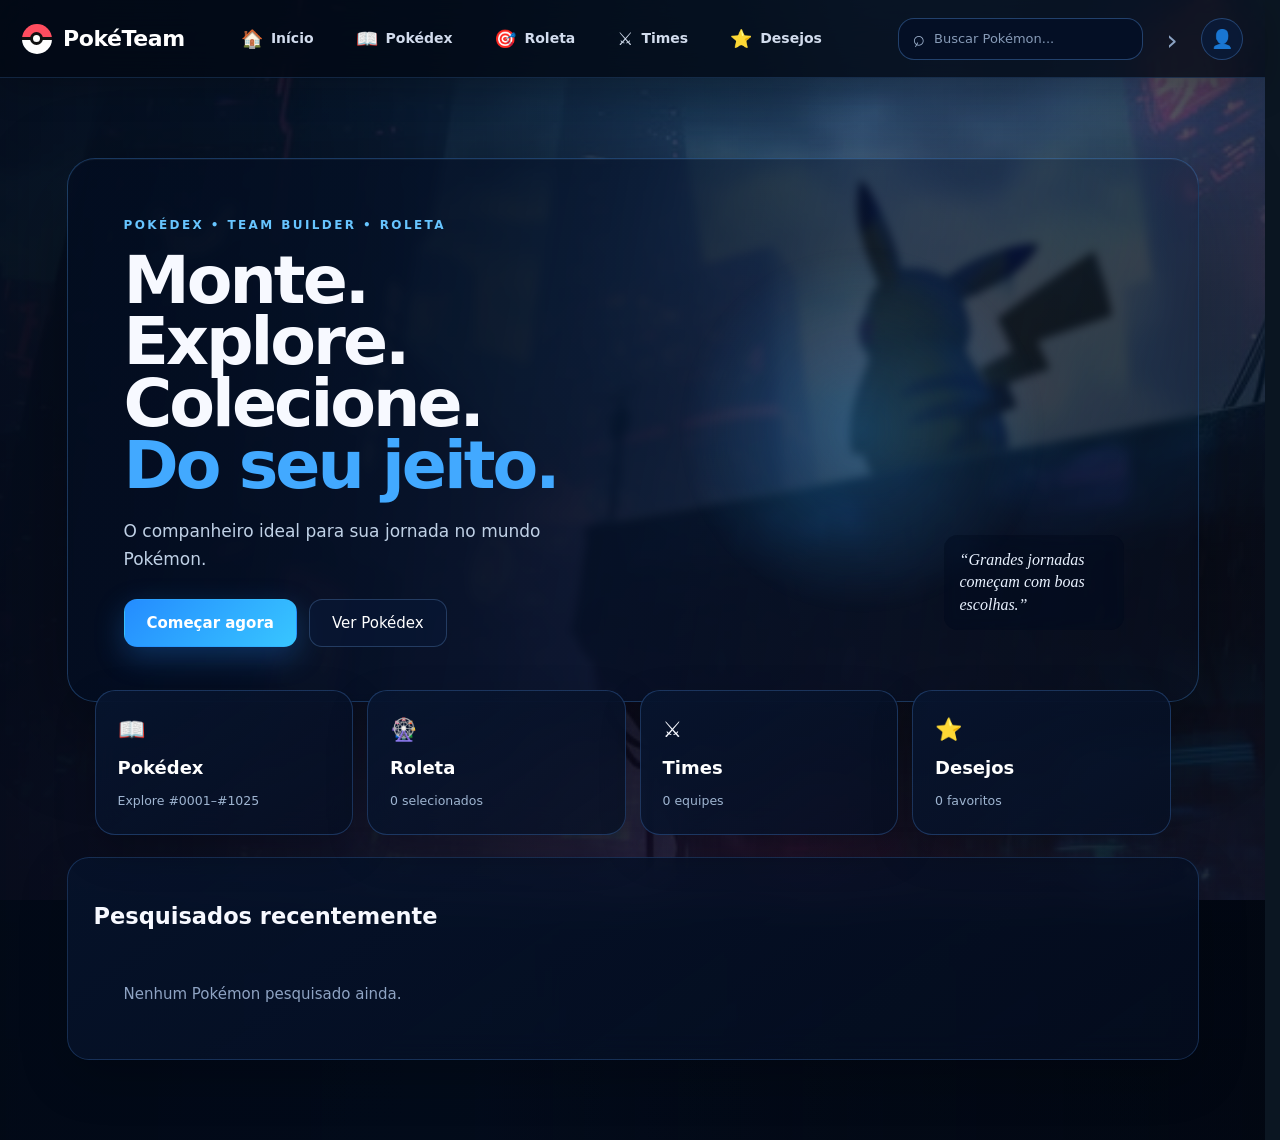
==== commit 657fcd07: "Update fresh entrypoint menu scale" ====
--- a/poketeam-v3.html
+++ b/poketeam-v3.html
@@ -1,4 +1,4 @@
-<!doctype html><html lang="pt-BR"><head><meta charset="utf-8"><meta name="viewport" content="width=device-width,initial-scale=1"><meta name="theme-color" content="#0b1020"><title>PokéTeam</title><link rel="stylesheet" href="styles-menu-v3.css"><style id="dex-scenic-style">
+<!doctype html><html lang="pt-BR"><head><meta charset="utf-8"><meta name="viewport" content="width=device-width,initial-scale=1"><meta name="theme-color" content="#0b1020"><title>PokéTeam</title><link rel="stylesheet" href="styles-menu-v3.css?v=menu-ref-v4"><style id="dex-scenic-style">
 #pokedex .dex-scenic-banner{
   position:relative;
   min-height:260px;
--- a/styles-menu-v3.css
+++ b/styles-menu-v3.css
@@ -1375,3 +1375,38 @@
  .profile-button{display:none!important}
  .topbar nav button{font-size:12px!important;gap:5px!important}
 }
+
+/* Menu v4 — escala e proporções da referência 1648px */
+@media(min-width:1200px){
+  .topbar{height:68px!important;min-height:68px!important}
+  .topbar-inner{
+    width:min(1404px,calc(100% - 72px))!important;
+    max-width:1404px!important;
+    grid-template-columns:270px 1fr 365px!important;
+    gap:20px!important;
+  }
+  .topbar .brand{font-size:19px!important;gap:10px!important;justify-self:start!important}
+  .topbar .brand .ball{width:32px!important;height:32px!important;flex-basis:32px!important}
+  .topbar #nav{gap:12px!important;justify-self:center!important}
+  .topbar #nav button{
+    height:48px!important;min-height:48px!important;
+    padding:0 15px!important;
+    border-radius:17px!important;
+    font-size:15px!important;
+    gap:9px!important;
+  }
+  .topbar #nav button .nav-icon{font-size:18px!important}
+  .topbar-tools{width:365px!important;justify-content:flex-end!important;gap:10px!important}
+  .global-search{width:244px!important;height:43px!important;border-radius:17px!important;padding:0 14px!important}
+  .global-search input{font-size:13px!important}
+  .topbar-arrow{width:32px!important;height:42px!important;font-size:27px!important}
+  .profile-button{width:43px!important;height:43px!important;font-size:18px!important}
+}
+@media(min-width:1600px){
+  .topbar{height:70px!important;min-height:70px!important}
+  .topbar-inner{width:min(1420px,calc(100% - 96px))!important;max-width:1420px!important;grid-template-columns:285px 1fr 375px!important}
+  .topbar .brand{font-size:20px!important}
+  .topbar #nav{gap:14px!important}
+  .topbar #nav button{font-size:15.5px!important;padding:0 16px!important}
+  .global-search{width:250px!important}
+}
